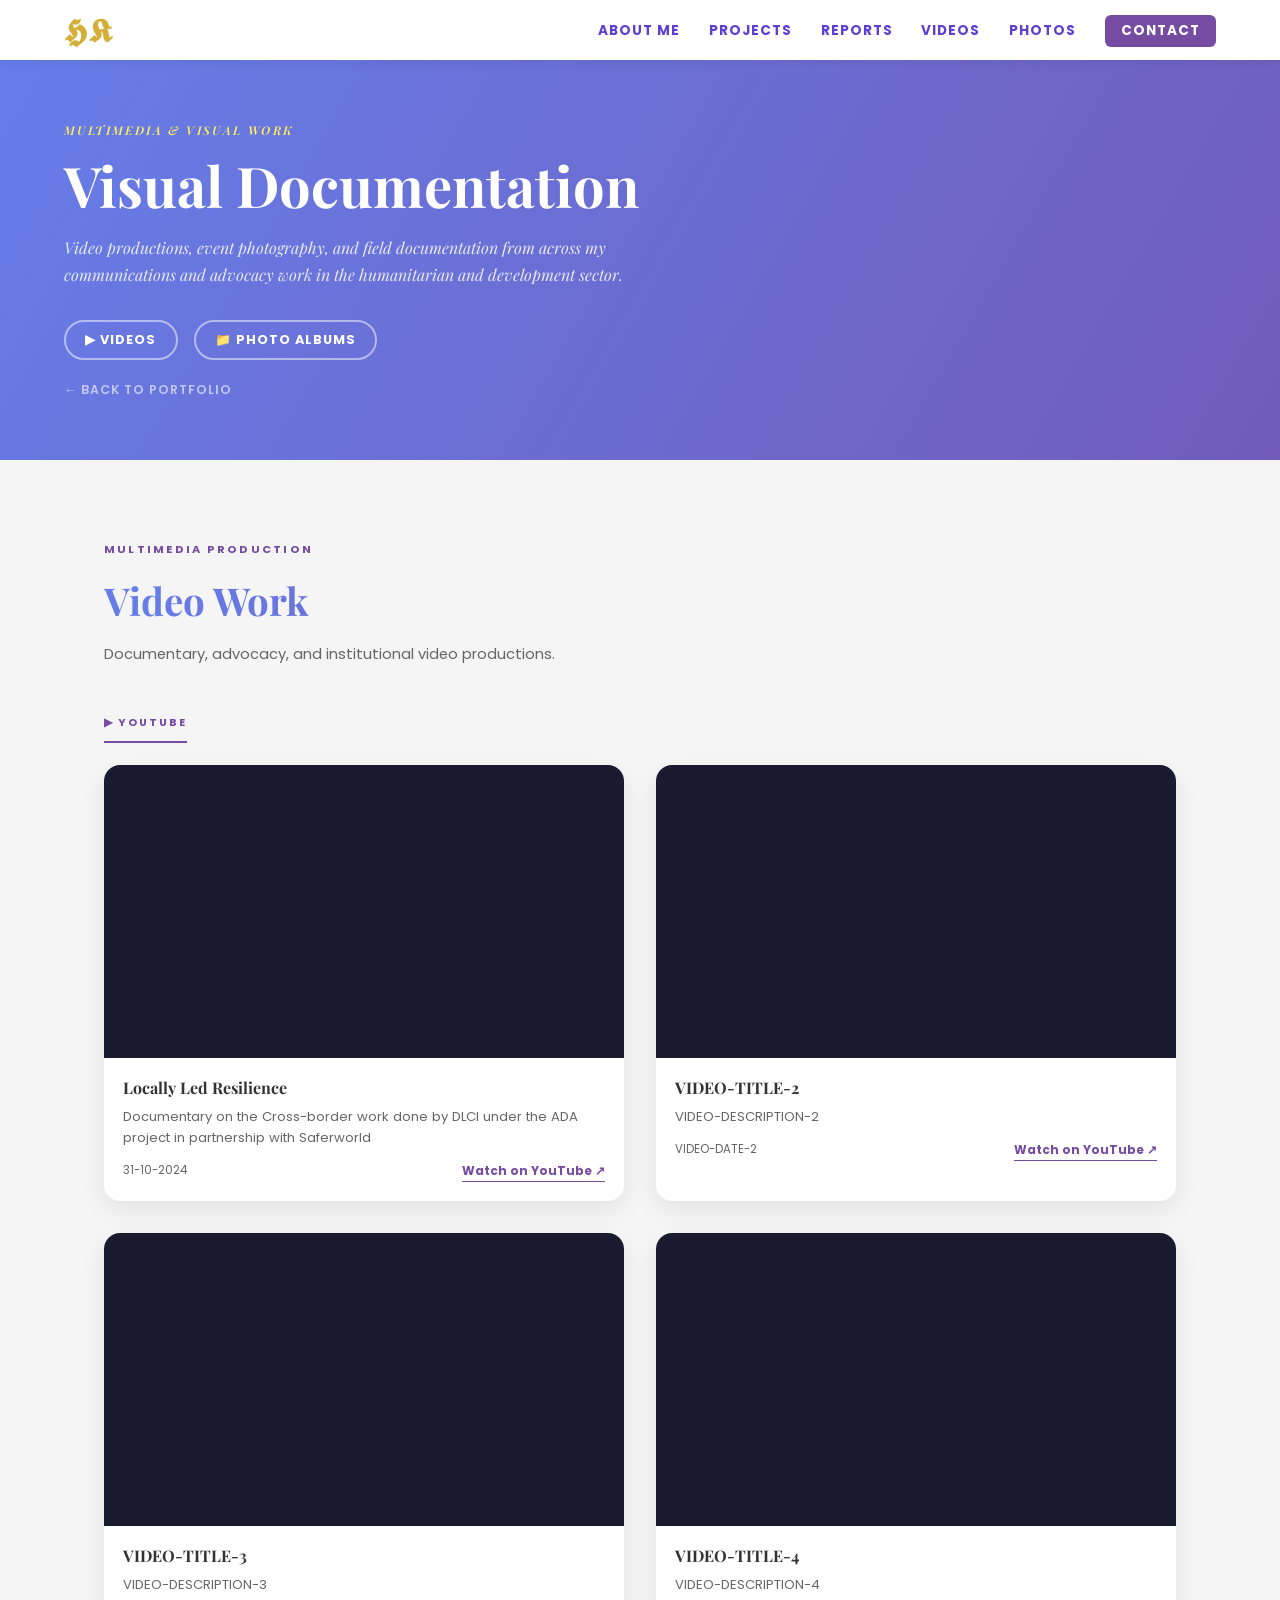
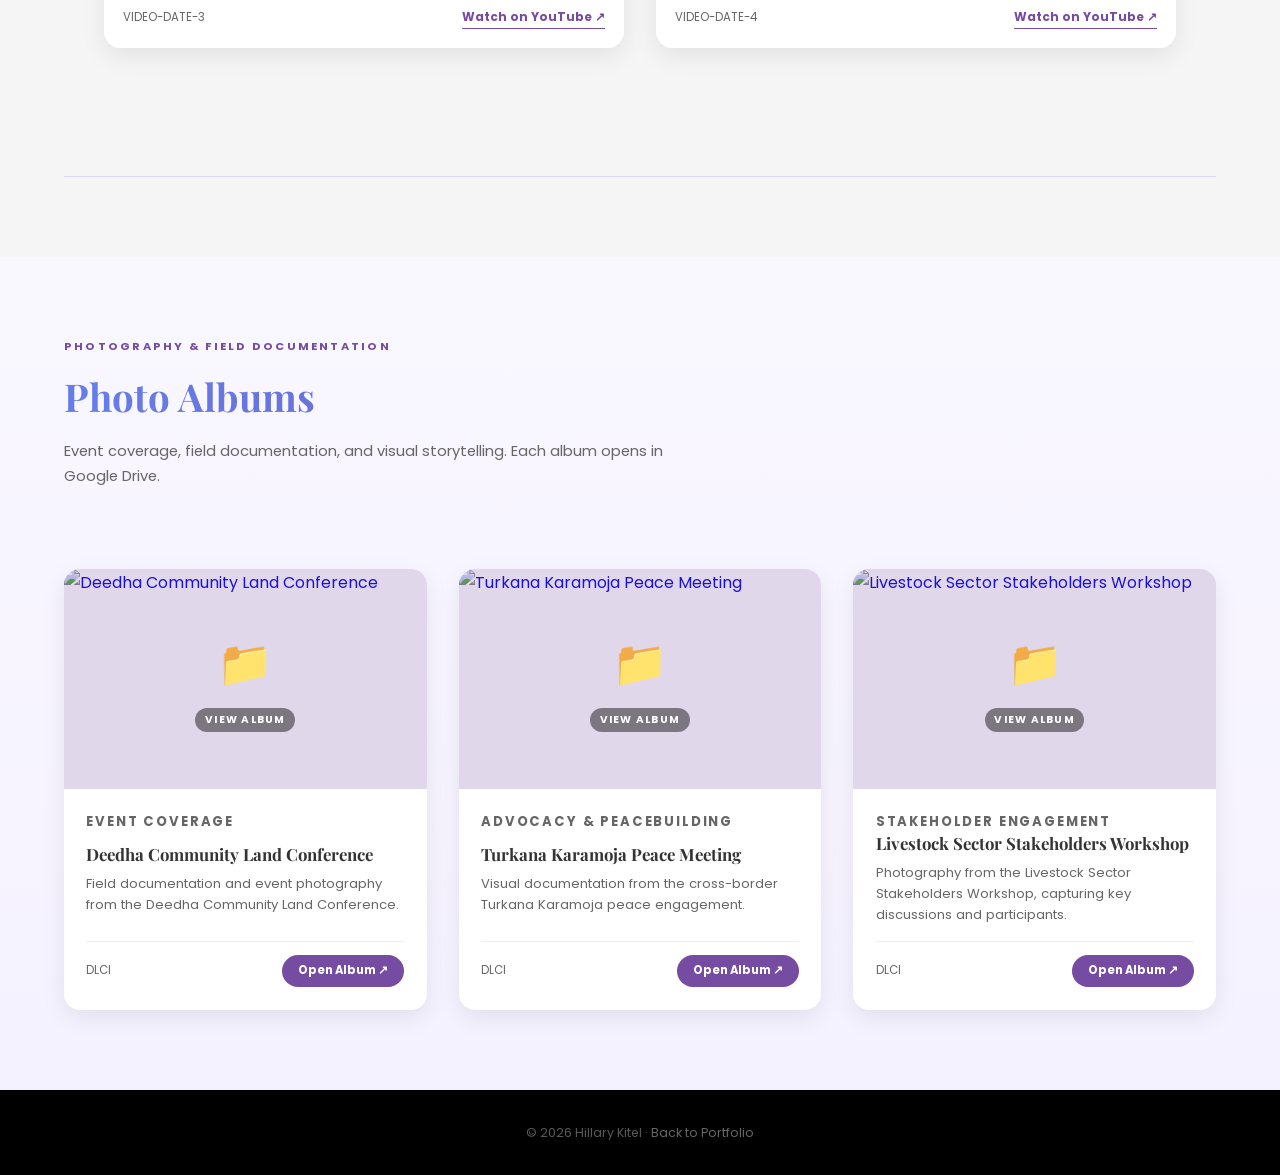
==== media.html @ d8d996ba "Video Description" ====
<!DOCTYPE html>
<html lang="en">
<head>
  <meta charset="UTF-8" />
  <meta name="viewport" content="width=device-width, initial-scale=1.0" />
  <title>Visual Documentation | Hillary Kitel</title>
  <link rel="preconnect" href="https://fonts.googleapis.com">
  <link rel="preconnect" href="https://fonts.gstatic.com" crossorigin>
  <link href="https://fonts.googleapis.com/css2?family=Playfair+Display:ital,wght@0,700;1,400&family=Poppins:wght@300;400;500;600;700&family=UnifrakturCook:wght@700&display=swap" rel="stylesheet">
  <style>
    *, *::before, *::after { box-sizing: border-box; margin: 0; padding: 0; }

    :root {
      --purple:      #764ba2;
      --blue-purple: #667eea;
      --deep-purple: #5D3FD3;
      --dark-purple: #3b26a2;
      --gold:        #D4AF37;
      --gold-hover:  #b8962e;
      --bg:          #f5f5f5;
      --white:       #ffffff;
      --ink:         #333333;
      --muted:       #666666;
      --nav-h:       60px;
    }

    html { scroll-behavior: smooth; }
    body {
      font-family: 'Poppins', sans-serif;
      background: var(--bg);
      color: var(--ink);
      font-size: 16px;
      line-height: 1.7;
      overflow-x: hidden;
    }

    /* ── NAV ── */
    nav {
      position: fixed;
      top: 0; left: 0; right: 0;
      height: var(--nav-h);
      background: var(--white);
      box-shadow: 0 2px 10px rgba(0,0,0,0.08);
      display: flex;
      align-items: center;
      justify-content: space-between;
      padding: 0 5%;
      z-index: 1000;
    }

    .nav-logo {
      font-family: 'UnifrakturCook', cursive;
      font-size: 2rem;
      font-weight: 700;
      color: var(--gold);
      text-decoration: none;
      letter-spacing: 2px;
      transition: transform 0.3s, color 0.3s;
    }
    .nav-logo:hover { transform: scale(1.1); color: var(--gold-hover); }

    .nav-links {
      display: flex;
      gap: 1.8rem;
      list-style: none;
      align-items: center;
    }
    .nav-links a {
      text-decoration: none;
      color: var(--deep-purple);
      font-size: 0.85rem;
      font-weight: 700;
      letter-spacing: 1px;
      text-transform: uppercase;
      padding-bottom: 2px;
      border-bottom: 2px solid transparent;
      transition: color 0.3s, border-bottom 0.3s;
    }
    .nav-links a:hover { color: var(--dark-purple); border-bottom: 2px solid var(--dark-purple); }
    .nav-links .btn-cv {
      background: var(--purple);
      color: var(--white) !important;
      padding: 0.4rem 1rem;
      border-radius: 6px;
      border-bottom: none !important;
    }
    .nav-links .btn-cv:hover { background: var(--blue-purple) !important; border-bottom: none !important; }

    /* ── PAGE HEADER ── */
    .page-header {
      min-height: 40vh;
      padding: calc(var(--nav-h) + 60px) 5% 60px;
      background: linear-gradient(120deg, #667eea, #764ba2, #667eea);
      background-size: 300% 300%;
      animation: gradientShift 8s ease infinite;
      display: flex;
      flex-direction: column;
      justify-content: center;
    }

    @keyframes gradientShift {
      0%   { background-position: 0% 50%; }
      50%  { background-position: 100% 50%; }
      100% { background-position: 0% 50%; }
    }

    .page-header .eyebrow {
      font-size: 0.75rem;
      letter-spacing: 0.2em;
      text-transform: uppercase;
      color: #ffef5c;
      font-weight: 600;
      margin-bottom: 0.8rem;
    }

    .page-header h1 {
      font-family: 'Playfair Display', serif;
      font-size: clamp(2.2rem, 5vw, 3.5rem);
      font-weight: 700;
      color: white;
      line-height: 1.15;
      margin-bottom: 1rem;
    }

    .page-header p {
      color: rgba(255,255,255,0.85);
      font-size: 1rem;
      max-width: 600px;
      font-style: italic;
      font-family: 'Playfair Display', serif;
      line-height: 1.7;
    }

    .page-nav {
      display: flex;
      gap: 1rem;
      margin-top: 2rem;
      flex-wrap: wrap;
    }

    .page-nav a {
      display: inline-block;
      padding: 0.45rem 1.2rem;
      border: 2px solid rgba(255,255,255,0.5);
      color: white;
      border-radius: 30px;
      text-decoration: none;
      font-size: 0.8rem;
      font-weight: 700;
      letter-spacing: 0.08em;
      text-transform: uppercase;
      transition: all 0.3s;
    }
    .page-nav a:hover { background: white; color: var(--purple); border-color: white; }

    .back-link {
      display: inline-flex;
      align-items: center;
      gap: 0.4rem;
      margin-top: 1.2rem;
      color: rgba(255,255,255,0.6);
      text-decoration: none;
      font-size: 0.78rem;
      font-weight: 600;
      letter-spacing: 0.08em;
      text-transform: uppercase;
      transition: color 0.2s;
    }
    .back-link:hover { color: #ffef5c; }

    /* ── SHARED SECTION STYLES ── */
    .media-section {
      padding: 80px 5%;
      max-width: 1200px;
      margin: 0 auto;
    }

    .section-eyebrow {
      font-size: 0.7rem;
      letter-spacing: 0.2em;
      text-transform: uppercase;
      color: var(--purple);
      font-weight: 700;
      margin-bottom: 0.5rem;
    }

    .section-heading {
      font-family: 'Playfair Display', serif;
      font-size: clamp(1.8rem, 3vw, 2.4rem);
      font-weight: 700;
      background: linear-gradient(to right, var(--blue-purple), var(--purple));
      -webkit-background-clip: text;
      -webkit-text-fill-color: transparent;
      margin-bottom: 0.6rem;
    }

    .section-subtext {
      color: var(--muted);
      font-size: 0.92rem;
      margin-bottom: 2.5rem;
      max-width: 600px;
    }

    .section-divider {
      border: none;
      border-top: 1px solid #e0d8f0;
      margin: 0 5% 80px;
    }

    .platform-label {
      font-size: 0.68rem;
      letter-spacing: 0.18em;
      text-transform: uppercase;
      color: var(--purple);
      font-weight: 700;
      margin-bottom: 1.4rem;
      padding-bottom: 0.5rem;
      border-bottom: 2px solid var(--purple);
      display: inline-block;
    }

    /* ── VIDEO GRID ── */
    .videos-grid {
      display: grid;
      grid-template-columns: repeat(auto-fill, minmax(340px, 1fr));
      gap: 2rem;
      margin-bottom: 3rem;
    }

    .video-card {
      background: var(--white);
      border-radius: 16px;
      overflow: hidden;
      box-shadow: 0 8px 25px rgba(0,0,0,0.08);
      transition: transform 0.3s, box-shadow 0.3s;
    }
    .video-card:hover { transform: translateY(-6px); box-shadow: 0 16px 35px rgba(118,75,162,0.15); }

    .video-embed {
      position: relative;
      padding-bottom: 56.25%;
      height: 0;
      overflow: hidden;
      background: #1a1a2e;
    }
    .video-embed iframe {
      position: absolute;
      top: 0; left: 0;
      width: 100%; height: 100%;
      border: none;
    }

    .video-body { padding: 1.2rem; }

    .video-body h3 {
      font-family: 'Playfair Display', serif;
      font-size: 1rem;
      font-weight: 700;
      color: var(--ink);
      margin-bottom: 0.4rem;
      line-height: 1.4;
    }

    .video-body p {
      font-size: 0.82rem;
      color: var(--muted);
      line-height: 1.6;
      margin-bottom: 0.8rem;
    }

    .video-meta {
      display: flex;
      align-items: center;
      justify-content: space-between;
    }

    .video-date { font-size: 0.72rem; color: var(--muted); }

    .watch-btn {
      color: var(--purple);
      text-decoration: none;
      font-size: 0.75rem;
      font-weight: 700;
      border-bottom: 1px solid var(--purple);
      transition: opacity 0.2s;
    }
    .watch-btn:hover { opacity: 0.7; }

    /* ── PHOTO ALBUMS ── */
    #photos {
      background: linear-gradient(180deg, #f9f7ff 0%, #f5f2ff 100%);
      padding: 80px 5%;
    }

    .albums-inner {
      max-width: 1200px;
      margin: 0 auto;
    }

    .albums-grid {
      display: grid;
      grid-template-columns: repeat(auto-fill, minmax(320px, 1fr));
      gap: 2rem;
    }

    .album-card {
      background: var(--white);
      border-radius: 16px;
      overflow: hidden;
      box-shadow: 0 8px 25px rgba(0,0,0,0.08);
      transition: transform 0.3s, box-shadow 0.3s;
      text-decoration: none;
      display: flex;
      flex-direction: column;
    }
    .album-card:hover { transform: translateY(-6px); box-shadow: 0 16px 35px rgba(118,75,162,0.15); }

    .album-thumb {
      position: relative;
      height: 220px;
      overflow: hidden;
    }

    .album-thumb img {
      width: 100%;
      height: 100%;
      object-fit: cover;
      display: block;
      transition: transform 0.5s;
    }
    .album-card:hover .album-thumb img { transform: scale(1.06); }

    .album-icon {
      position: absolute;
      inset: 0;
      display: flex;
      flex-direction: column;
      align-items: center;
      justify-content: center;
      gap: 0.4rem;
      background: rgba(118,75,162,0.22);
      transition: background 0.3s;
    }
    .album-card:hover .album-icon { background: rgba(118,75,162,0.45); }

    .album-icon .folder-emoji { font-size: 2.8rem; }

    .album-count {
      font-size: 0.65rem;
      font-weight: 700;
      letter-spacing: 0.12em;
      text-transform: uppercase;
      color: white;
      background: rgba(0,0,0,0.45);
      padding: 0.2rem 0.6rem;
      border-radius: 20px;
    }

    .album-body { padding: 1.4rem; flex: 1; display: flex; flex-direction: column; }

    .album-tag {
      font-size: 0.62rem;
      letter-spacing: 0.14em;
      text-transform: uppercase;
      color: var(--purple);
      font-weight: 700;
      margin-bottom: 0.35rem;
    }

    .album-body h3 {
      font-family: 'Playfair Display', serif;
      font-size: 1.05rem;
      font-weight: 700;
      color: var(--ink);
      margin-bottom: 0.4rem;
      line-height: 1.4;
    }

    .album-body p {
      font-size: 0.82rem;
      color: var(--muted);
      line-height: 1.6;
      margin-bottom: auto;
    }

    .album-footer {
      display: flex;
      align-items: center;
      justify-content: space-between;
      margin-top: 1rem;
      padding-top: 0.8rem;
      border-top: 1px solid #f0ebff;
    }

    .album-date { font-size: 0.72rem; color: var(--muted); }

    .album-btn {
      display: inline-flex;
      align-items: center;
      gap: 0.3rem;
      background: var(--purple);
      color: white;
      padding: 0.4rem 1rem;
      border-radius: 30px;
      font-size: 0.72rem;
      font-weight: 700;
      transition: background 0.3s, transform 0.2s;
    }
    .album-card:hover .album-btn { background: var(--blue-purple); transform: scale(1.05); }

    /* ── PAGE FOOTER ── */
    .page-footer {
      background: #000;
      color: rgba(255,255,255,0.35);
      text-align: center;
      padding: 2rem;
      font-size: 0.78rem;
    }
    .page-footer a { color: rgba(255,255,255,0.4); text-decoration: none; }

    /* ── RESPONSIVE ── */
    @media (max-width: 768px) {
      .videos-grid { grid-template-columns: 1fr; }
      .albums-grid { grid-template-columns: 1fr; }
      .nav-links { gap: 1rem; }
      .nav-links li:not(:last-child):not(:nth-last-child(2)) { display: none; }
    }
  </style>
</head>
<body>

<!-- ═══ NAV ═══ -->
<nav>
  <a href="index.html" class="nav-logo">𝕳𝕶</a>
  <ul class="nav-links">
    <li><a href="index.html#about">About Me</a></li>
    <li><a href="index.html#projects">Projects</a></li>
    <li><a href="reports.html">Reports</a></li>
    <li><a href="#videos">Videos</a></li>
    <li><a href="#photos">Photos</a></li>
    <li><a href="index.html#footer" class="btn-cv">Contact</a></li>
  </ul>
</nav>

<!-- ═══ PAGE HEADER ═══ -->
<div class="page-header">
  <p class="eyebrow">Multimedia &amp; Visual Work</p>
  <h1>Visual Documentation</h1>
  <p>Video productions, event photography, and field documentation from across my communications and advocacy work in the humanitarian and development sector.</p>
  <div class="page-nav">
    <a href="#videos">▶ Videos</a>
    <a href="#photos">📁 Photo Albums</a>
  </div>
  <a href="index.html" class="back-link">← Back to Portfolio</a>
</div>

<!-- ═══ VIDEOS SECTION ═══ -->
<section class="media-section" id="videos">
  <p class="section-eyebrow">Multimedia Production</p>
  <h2 class="section-heading">Video Work</h2>
  <p class="section-subtext">Documentary, advocacy, and institutional video productions.</p>

  <p class="platform-label">▶ YouTube</p>
  <div class="videos-grid">

    <!-- VIDEO 1 -->
    <div class="video-card">
      <div class="video-embed">
        <iframe src="https://www.youtube.com/embed/-8rg-sntZJw"
          title="Video 1"
          allow="accelerometer; autoplay; clipboard-write; encrypted-media; gyroscope; picture-in-picture"
          allowfullscreen></iframe>
      </div>
      <div class="video-body">
        <h3>Locally Led Resilience</h3>
        <p>Documentary on the Cross-border work done by DLCI under the ADA project in partnership with Saferworld</p>
        <div class="video-meta">
          <span class="video-date">31-10-2024</span>
          <a href="https://youtu.be/-8rg-sntZJw" target="_blank" class="watch-btn">Watch on YouTube ↗</a>
        </div>
      </div>
    </div>

    <!-- VIDEO 2 -->
    <div class="video-card">
      <div class="video-embed">
        <iframe src="https://www.youtube.com/embed/wAQLpInxfD8"
          title="Video 2"
          allow="accelerometer; autoplay; clipboard-write; encrypted-media; gyroscope; picture-in-picture"
          allowfullscreen></iframe>
      </div>
      <div class="video-body">
        <h3>VIDEO-TITLE-2</h3>
        <p>VIDEO-DESCRIPTION-2</p>
        <div class="video-meta">
          <span class="video-date">VIDEO-DATE-2</span>
          <a href="https://youtu.be/wAQLpInxfD8" target="_blank" class="watch-btn">Watch on YouTube ↗</a>
        </div>
      </div>
    </div>

    <!-- VIDEO 3 -->
    <div class="video-card">
      <div class="video-embed">
        <iframe src="https://www.youtube.com/embed/miEW0vo9SCg"
          title="Video 3"
          allow="accelerometer; autoplay; clipboard-write; encrypted-media; gyroscope; picture-in-picture"
          allowfullscreen></iframe>
      </div>
      <div class="video-body">
        <h3>VIDEO-TITLE-3</h3>
        <p>VIDEO-DESCRIPTION-3</p>
        <div class="video-meta">
          <span class="video-date">VIDEO-DATE-3</span>
          <a href="https://youtu.be/miEW0vo9SCg" target="_blank" class="watch-btn">Watch on YouTube ↗</a>
        </div>
      </div>
    </div>

    <!-- VIDEO 4 -->
    <div class="video-card">
      <div class="video-embed">
        <iframe src="https://www.youtube.com/embed/hAURC87p-8M"
          title="Video 4"
          allow="accelerometer; autoplay; clipboard-write; encrypted-media; gyroscope; picture-in-picture"
          allowfullscreen></iframe>
      </div>
      <div class="video-body">
        <h3>VIDEO-TITLE-4</h3>
        <p>VIDEO-DESCRIPTION-4</p>
        <div class="video-meta">
          <span class="video-date">VIDEO-DATE-4</span>
          <a href="https://youtu.be/hAURC87p-8M" target="_blank" class="watch-btn">Watch on YouTube ↗</a>
        </div>
      </div>
    </div>

  </div>
</section>

<hr class="section-divider" />

<!-- ═══ PHOTO ALBUMS SECTION ═══ -->
<div id="photos">
  <div class="albums-inner">
    <div style="padding: 0 0 2.5rem;">
      <p class="section-eyebrow">Photography &amp; Field Documentation</p>
      <h2 class="section-heading">Photo Albums</h2>
      <p class="section-subtext">Event coverage, field documentation, and visual storytelling. Each album opens in Google Drive.</p>
    </div>

    <div class="albums-grid">

      <!-- ALBUM 1 — Deedha Community Land Conference -->
      <a class="album-card" href="https://drive.google.com/drive/folders/1OZTUmTEVp1XF-cgIHpijg7XUqiFnH0mT" target="_blank">
        <div class="album-thumb">
          <img src="https://drive.google.com/thumbnail?id=1kxZIV7VvGZRgUkEQDZORHuh0VNMXNI2p&sz=w800" alt="Deedha Community Land Conference" />
          <div class="album-icon">
            <span class="folder-emoji">📁</span>
            <span class="album-count">View Album</span>
          </div>
        </div>
        <div class="album-body">
          <p class="album-tag">Event Coverage</p>
          <h3>Deedha Community Land Conference</h3>
          <p>Field documentation and event photography from the Deedha Community Land Conference.</p>
          <div class="album-footer">
            <span class="album-date">DLCI</span>
            <span class="album-btn">Open Album ↗</span>
          </div>
        </div>
      </a>

      <!-- ALBUM 2 — Turkana Karamoja Peace Meeting -->
      <a class="album-card" href="https://drive.google.com/drive/folders/1to9IOnF5Ko5NJjB5aOt2sUA7BS2WmGhW" target="_blank">
        <div class="album-thumb">
          <img src="https://drive.google.com/thumbnail?id=1SLZGQcTrQXRBakTh3AzKUOobVqvUfT6X&sz=w800" alt="Turkana Karamoja Peace Meeting" />
          <div class="album-icon">
            <span class="folder-emoji">📁</span>
            <span class="album-count">View Album</span>
          </div>
        </div>
        <div class="album-body">
          <p class="album-tag">Advocacy &amp; Peacebuilding</p>
          <h3>Turkana Karamoja Peace Meeting</h3>
          <p>Visual documentation from the cross-border Turkana Karamoja peace engagement.</p>
          <div class="album-footer">
            <span class="album-date">DLCI</span>
            <span class="album-btn">Open Album ↗</span>
          </div>
        </div>
      </a>

      <!-- ALBUM 3 — Livestock Sector Stakeholders Workshop -->
      <a class="album-card" href="https://drive.google.com/drive/folders/1Fzt87mqz4p_4fy06jdGim9PKIGt_FF9K" target="_blank">
        <div class="album-thumb">
          <img src="https://drive.google.com/thumbnail?id=13F2fJSemovisk0cKmKciirs8Wxa4w7xB&sz=w800" alt="Livestock Sector Stakeholders Workshop" />
          <div class="album-icon">
            <span class="folder-emoji">📁</span>
            <span class="album-count">View Album</span>
          </div>
        </div>
        <div class="album-body">
          <p class="album-tag">Stakeholder Engagement</p>
          <h3>Livestock Sector Stakeholders Workshop</h3>
          <p>Photography from the Livestock Sector Stakeholders Workshop, capturing key discussions and participants.</p>
          <div class="album-footer">
            <span class="album-date">DLCI</span>
            <span class="album-btn">Open Album ↗</span>
          </div>
        </div>
      </a>

    </div>
  </div>
</div>

<div class="page-footer">
  © 2026 Hillary Kitel · <a href="index.html">Back to Portfolio</a>
</div>

</body>
</html>
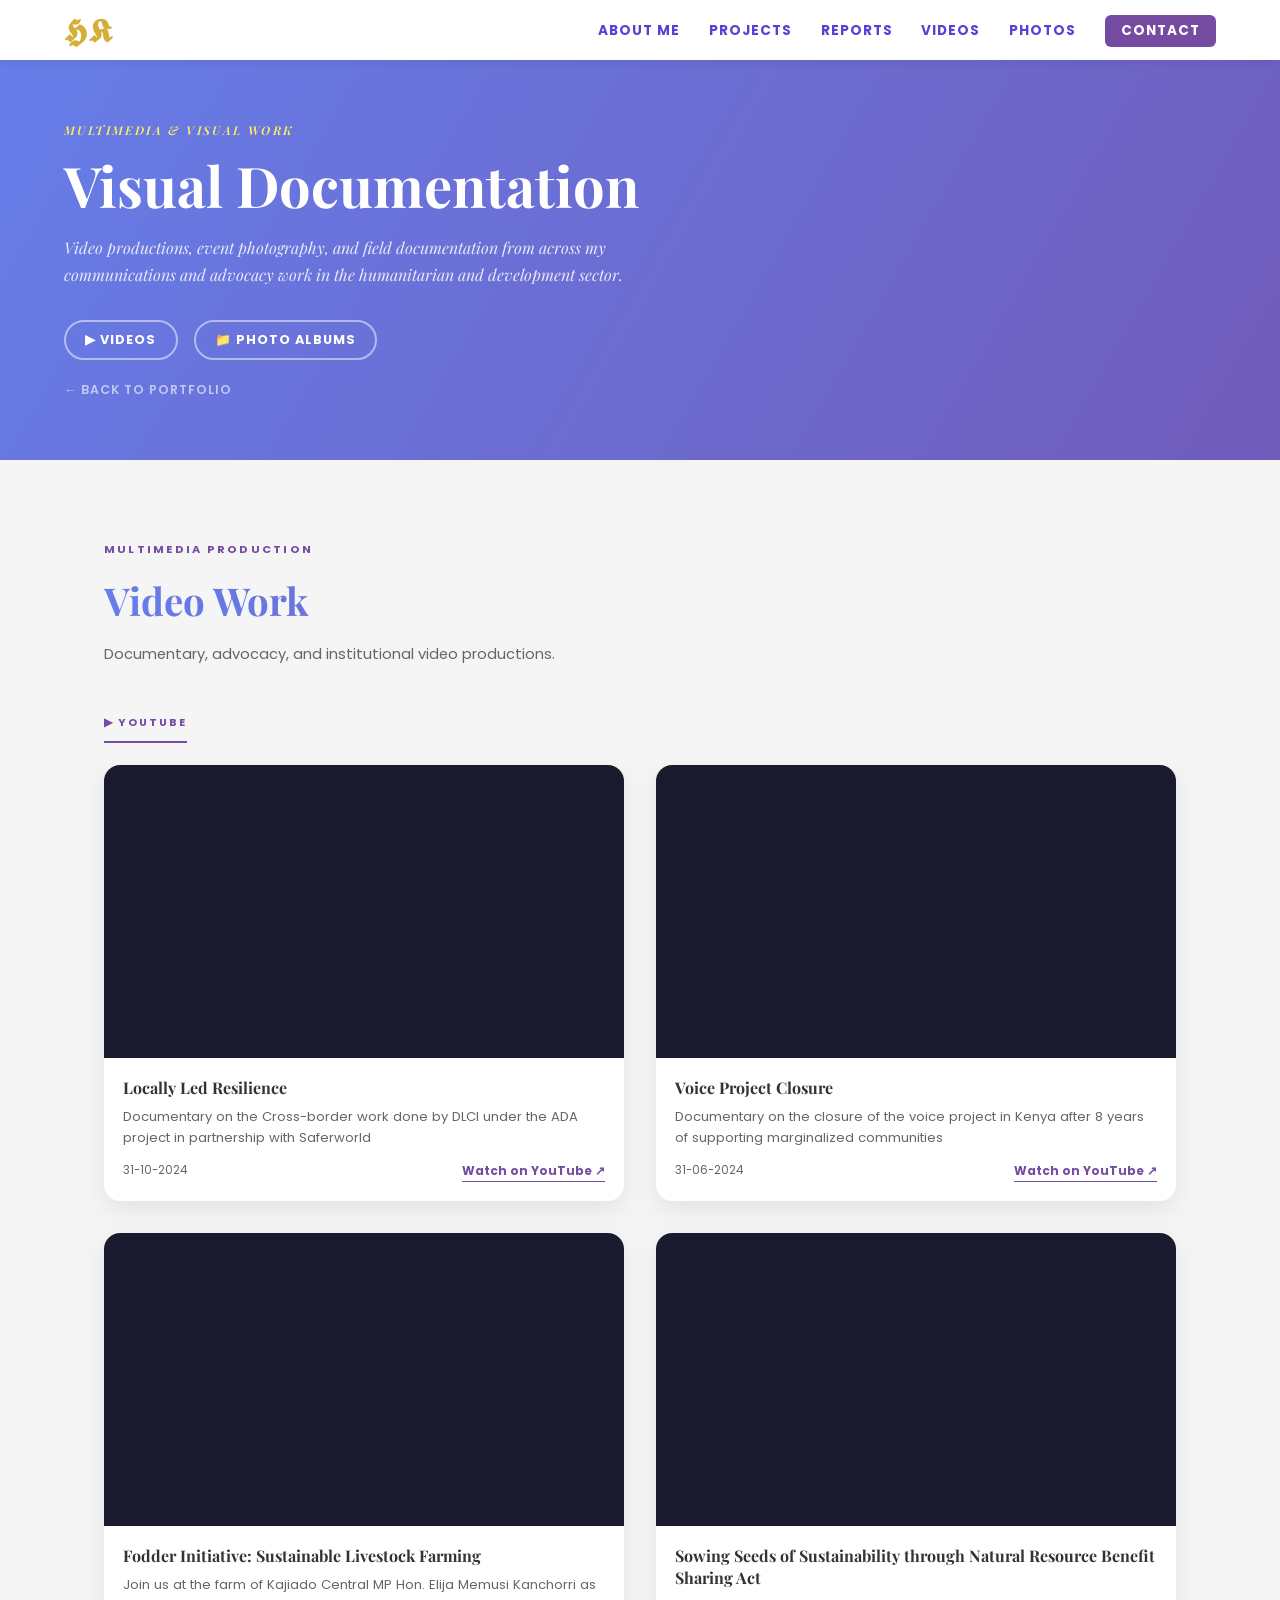
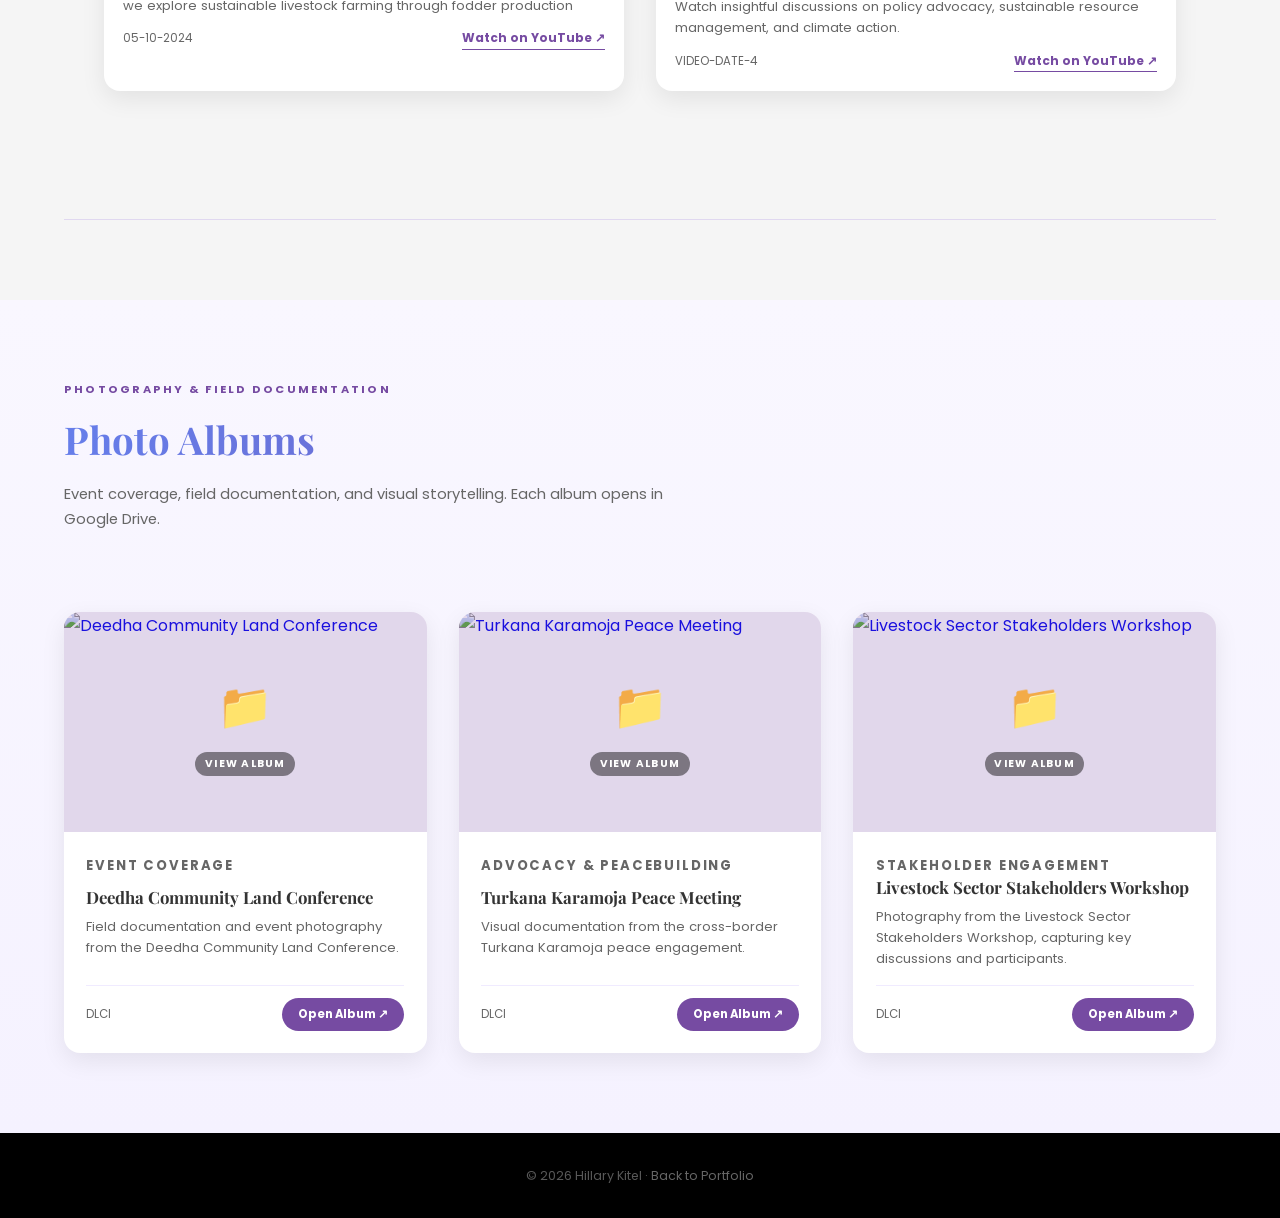
==== commit 4ef4e3b4: "Video Updates" ====
--- a/media.html
+++ b/media.html
@@ -490,10 +490,10 @@
           allowfullscreen></iframe>
       </div>
       <div class="video-body">
-        <h3>VIDEO-TITLE-2</h3>
-        <p>VIDEO-DESCRIPTION-2</p>
+        <h3>Voice Project Closure</h3>
+        <p>Documentary on the closure of the voice project in Kenya after 8 years of supporting marginalized communities</p>
         <div class="video-meta">
-          <span class="video-date">VIDEO-DATE-2</span>
+          <span class="video-date">31-06-2024</span>
           <a href="https://youtu.be/wAQLpInxfD8" target="_blank" class="watch-btn">Watch on YouTube ↗</a>
         </div>
       </div>
@@ -508,10 +508,10 @@
           allowfullscreen></iframe>
       </div>
       <div class="video-body">
-        <h3>VIDEO-TITLE-3</h3>
-        <p>VIDEO-DESCRIPTION-3</p>
+        <h3>Fodder Initiative: Sustainable Livestock Farming</h3>
+        <p>Join us at the farm of Kajiado Central MP Hon. Elija Memusi Kanchorri as we explore sustainable livestock farming through fodder production</p>
         <div class="video-meta">
-          <span class="video-date">VIDEO-DATE-3</span>
+          <span class="video-date">05-10-2024</span>
           <a href="https://youtu.be/miEW0vo9SCg" target="_blank" class="watch-btn">Watch on YouTube ↗</a>
         </div>
       </div>
@@ -526,8 +526,8 @@
           allowfullscreen></iframe>
       </div>
       <div class="video-body">
-        <h3>VIDEO-TITLE-4</h3>
-        <p>VIDEO-DESCRIPTION-4</p>
+        <h3>Sowing Seeds of Sustainability through Natural Resource Benefit Sharing Act</h3>
+        <p>Watch insightful discussions on policy advocacy, sustainable resource management, and climate action.</p>
         <div class="video-meta">
           <span class="video-date">VIDEO-DATE-4</span>
           <a href="https://youtu.be/hAURC87p-8M" target="_blank" class="watch-btn">Watch on YouTube ↗</a>
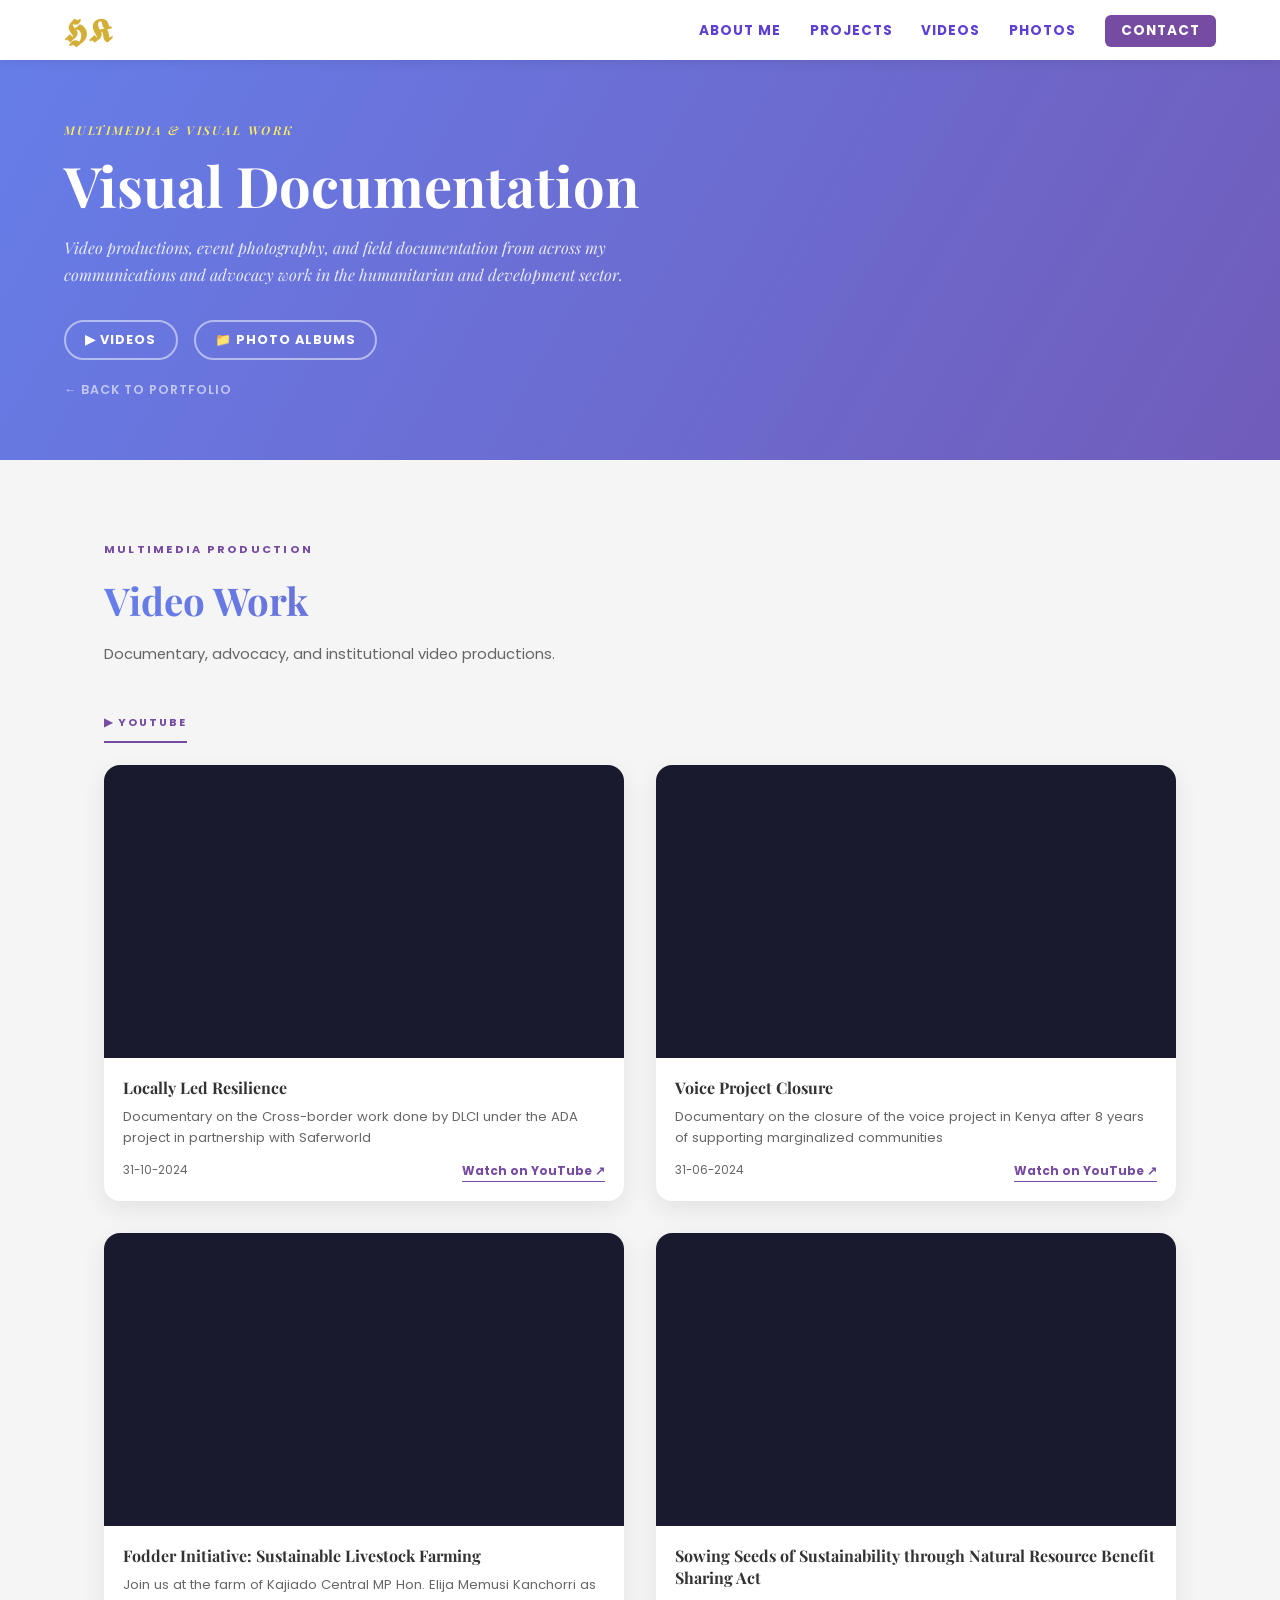
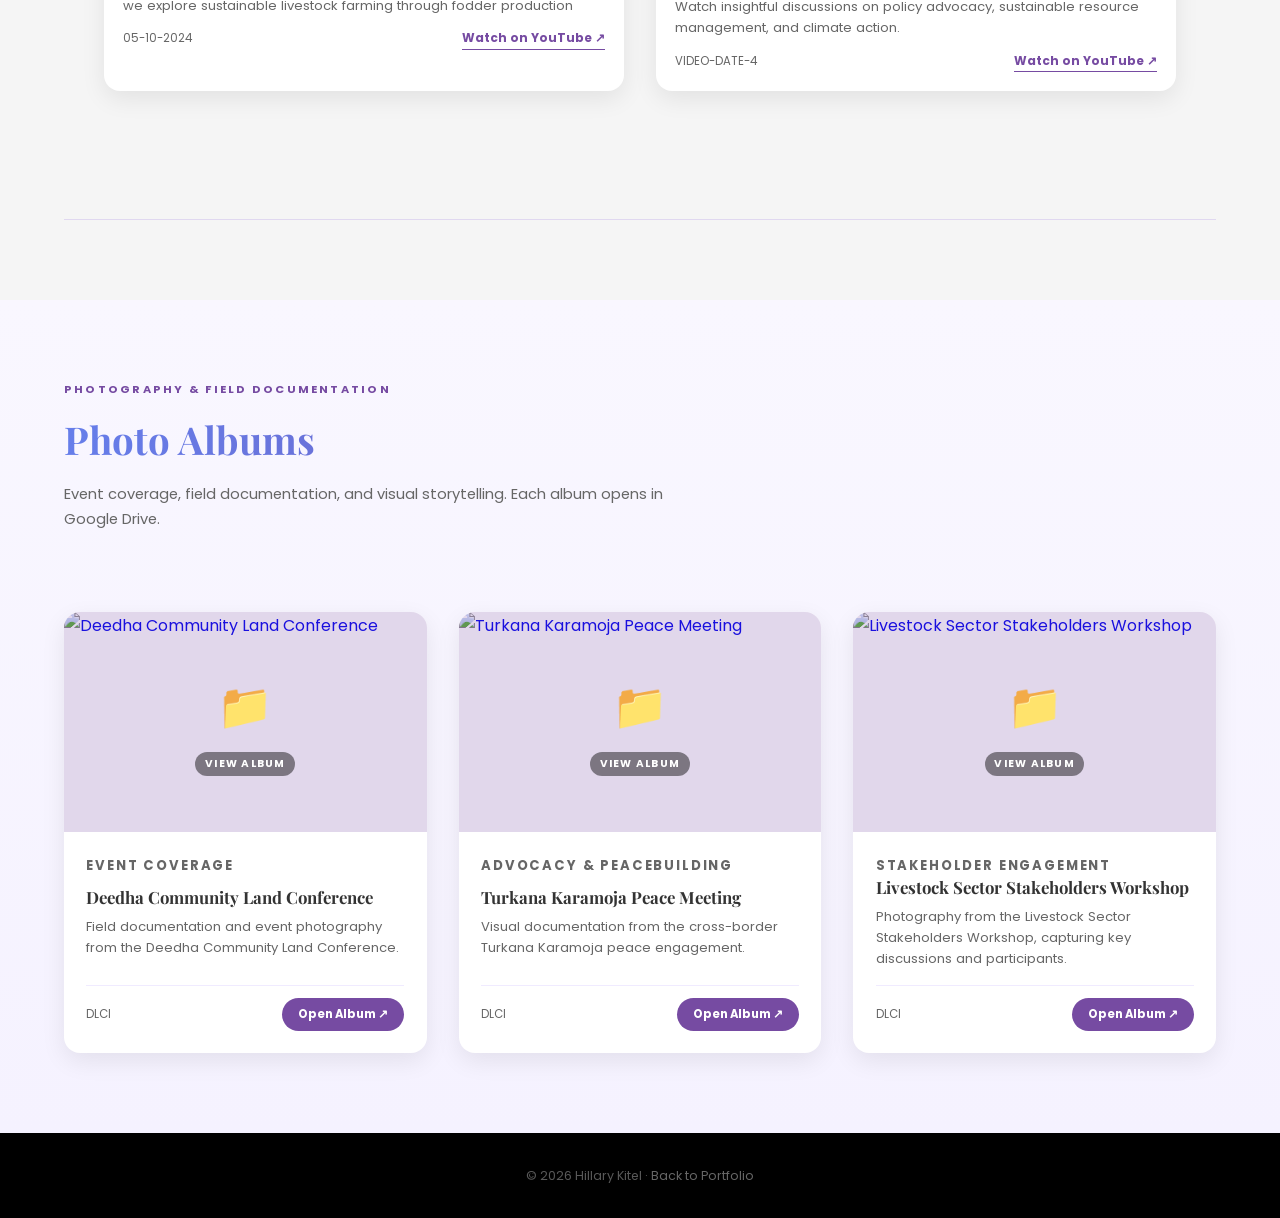
==== commit 882751e2: "Nav update" ====
--- a/media.html
+++ b/media.html
@@ -435,7 +435,6 @@
   <ul class="nav-links">
     <li><a href="index.html#about">About Me</a></li>
     <li><a href="index.html#projects">Projects</a></li>
-    <li><a href="reports.html">Reports</a></li>
     <li><a href="#videos">Videos</a></li>
     <li><a href="#photos">Photos</a></li>
     <li><a href="index.html#footer" class="btn-cv">Contact</a></li>
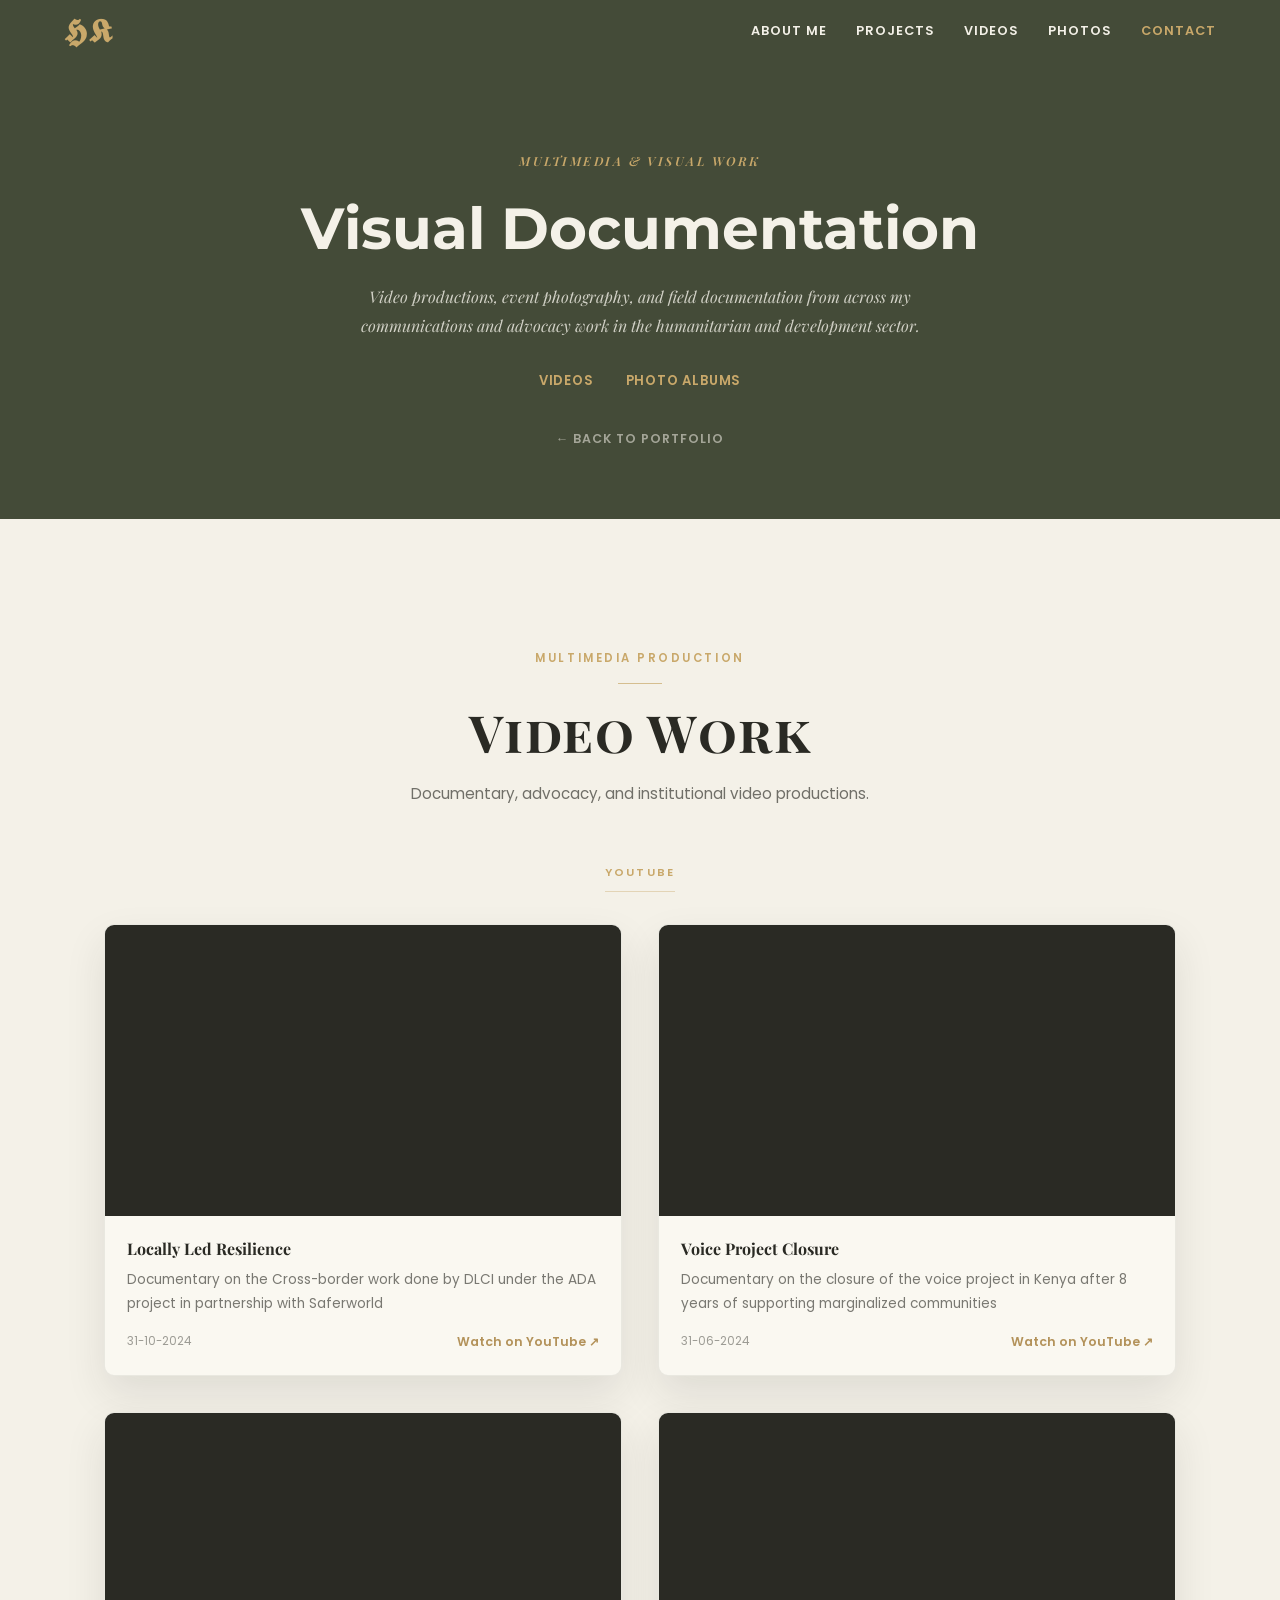
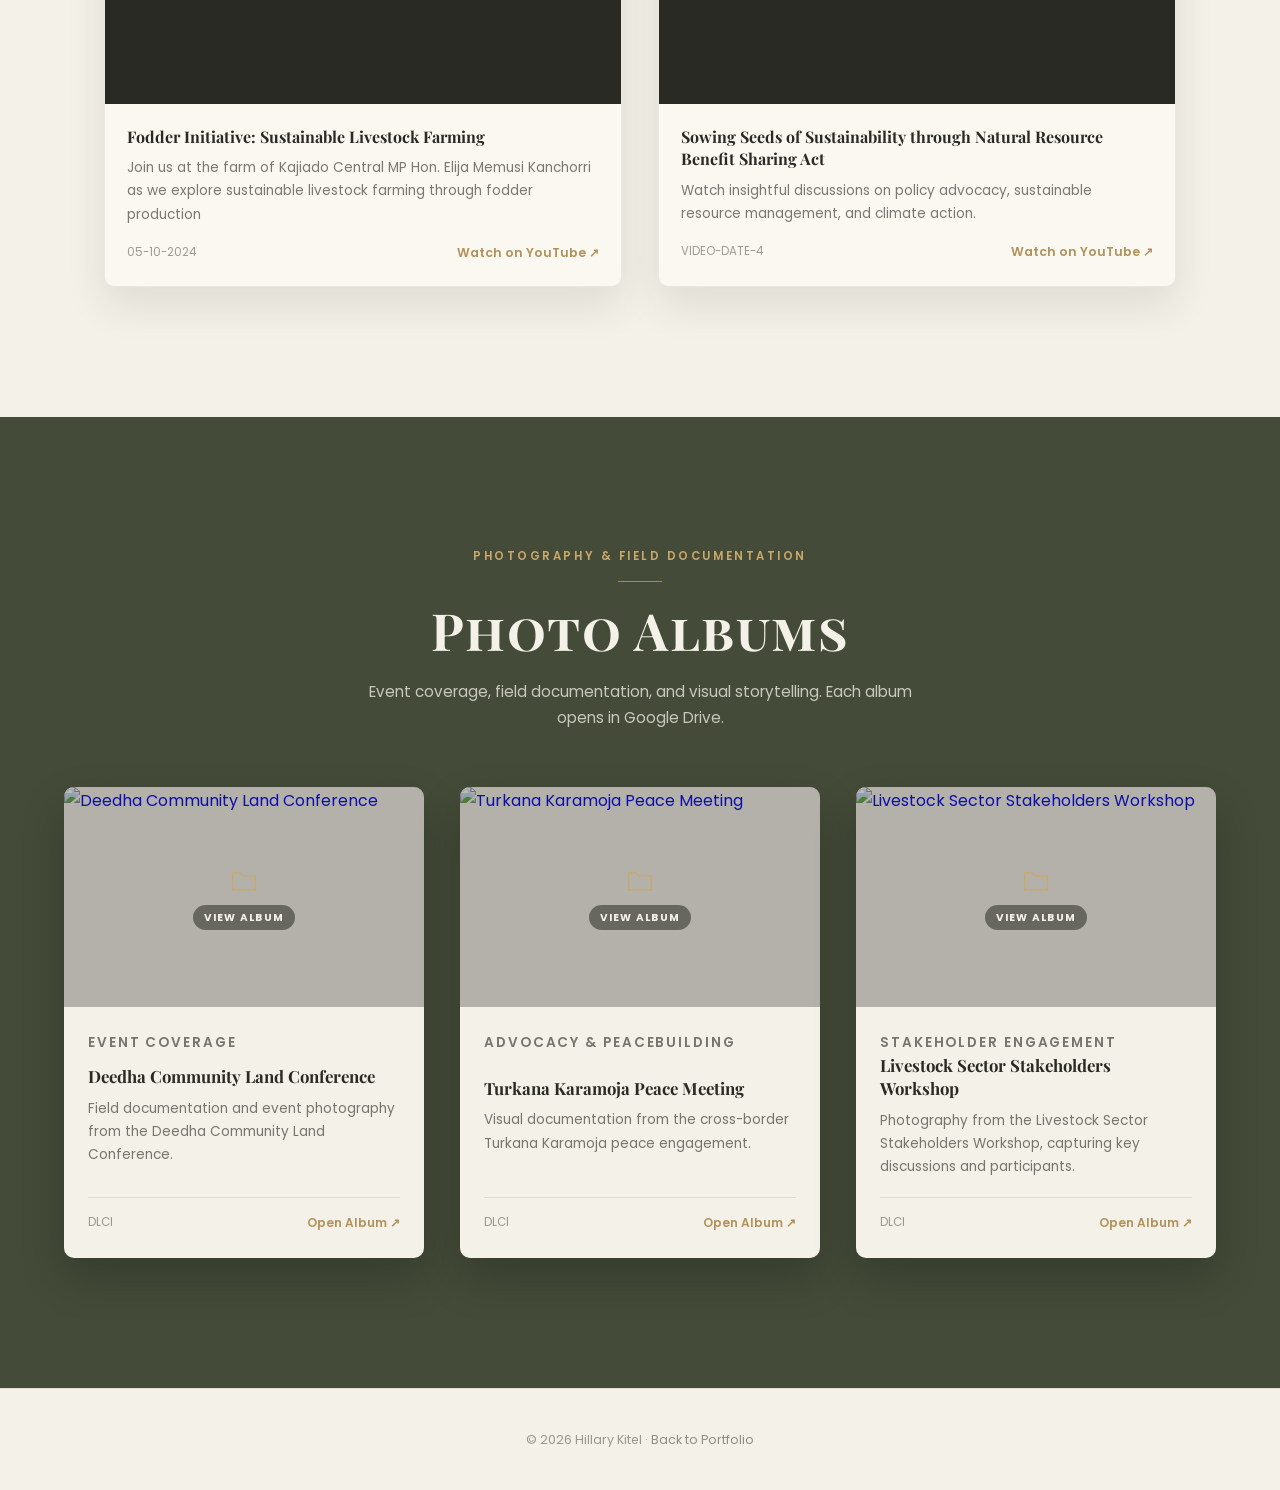
==== commit 0ecc4773: "Redesign site to Muted Green Editorial across all pages Replace the dark Editorial Noir palette with" ====
--- a/media.html
+++ b/media.html
@@ -6,32 +6,77 @@
   <title>Visual Documentation | Hillary Kitel</title>
   <link rel="preconnect" href="https://fonts.googleapis.com">
   <link rel="preconnect" href="https://fonts.gstatic.com" crossorigin>
-  <link href="https://fonts.googleapis.com/css2?family=Playfair+Display:ital,wght@0,700;1,400&family=Poppins:wght@300;400;500;600;700&family=UnifrakturCook:wght@700&display=swap" rel="stylesheet">
+  <link href="https://fonts.googleapis.com/css2?family=Playfair+Display:ital,wght@0,700;1,400&family=Poppins:wght@300;400;500;600;700&family=Montserrat:wght@700&family=UnifrakturCook:wght@700&display=swap" rel="stylesheet">
   <style>
     *, *::before, *::after { box-sizing: border-box; margin: 0; padding: 0; }
 
     :root {
-      --purple:      #764ba2;
-      --blue-purple: #667eea;
-      --deep-purple: #5D3FD3;
-      --dark-purple: #3b26a2;
-      --gold:        #D4AF37;
-      --gold-hover:  #b8962e;
-      --bg:          #f5f5f5;
-      --white:       #ffffff;
-      --ink:         #333333;
-      --muted:       #666666;
-      --nav-h:       60px;
+      --sage:      #444b38;
+      --cream:     #f4f1e8;
+      --cream-deep:#ece6d6;
+      --charcoal:  #2a2a24;
+      --sand:      #c9a86a;
+      --sand-deep: #b3925a;
+      --nav-h:     60px;
+      --ease: cubic-bezier(0.16, 1, 0.3, 1);
     }
 
     html { scroll-behavior: smooth; }
     body {
       font-family: 'Poppins', sans-serif;
-      background: var(--bg);
-      color: var(--ink);
+      background: var(--cream);
+      color: var(--charcoal);
       font-size: 16px;
       line-height: 1.7;
       overflow-x: hidden;
+    }
+
+    /* ── TYPE HELPERS (match index.html) ── */
+    .section-label {
+      display: inline-block;
+      font-size: 0.72rem;
+      letter-spacing: 0.22em;
+      text-transform: uppercase;
+      color: var(--sand);
+      font-weight: 600;
+      text-align: center;
+    }
+    .section-label::after {
+      content: '';
+      display: block;
+      width: 44px;
+      height: 1px;
+      background: var(--sand);
+      opacity: 0.7;
+      margin: 0.9rem auto 0;
+    }
+
+    .section-title {
+      font-family: 'Playfair Display', serif;
+      font-variant: small-caps;
+      letter-spacing: 0.03em;
+      font-size: clamp(2.1rem, 4.2vw, 3.2rem);
+      font-weight: 700;
+      line-height: 1.2;
+      text-align: center;
+      color: var(--charcoal);
+    }
+
+    .section-header {
+      max-width: 640px;
+      margin: 0 auto;
+      text-align: center;
+      display: flex;
+      flex-direction: column;
+      gap: 1.1rem;
+    }
+
+    .section-subtext {
+      color: rgba(42,42,36,0.65);
+      font-size: 0.95rem;
+      max-width: 560px;
+      margin: 0 auto;
+      text-align: center;
     }
 
     /* ── NAV ── */
@@ -39,8 +84,7 @@
       position: fixed;
       top: 0; left: 0; right: 0;
       height: var(--nav-h);
-      background: var(--white);
-      box-shadow: 0 2px 10px rgba(0,0,0,0.08);
+      background: var(--sage);
       display: flex;
       align-items: center;
       justify-content: space-between;
@@ -52,12 +96,12 @@
       font-family: 'UnifrakturCook', cursive;
       font-size: 2rem;
       font-weight: 700;
-      color: var(--gold);
+      color: var(--sand);
       text-decoration: none;
       letter-spacing: 2px;
-      transition: transform 0.3s, color 0.3s;
-    }
-    .nav-logo:hover { transform: scale(1.1); color: var(--gold-hover); }
+      transition: transform 0.5s var(--ease), color 0.4s var(--ease);
+    }
+    .nav-logo:hover { transform: scale(1.08); color: var(--sand-deep); }
 
     .nav-links {
       display: flex;
@@ -67,181 +111,148 @@
     }
     .nav-links a {
       text-decoration: none;
-      color: var(--deep-purple);
-      font-size: 0.85rem;
-      font-weight: 700;
-      letter-spacing: 1px;
+      color: var(--cream);
+      font-size: 0.8rem;
+      font-weight: 600;
+      letter-spacing: 0.08em;
       text-transform: uppercase;
-      padding-bottom: 2px;
-      border-bottom: 2px solid transparent;
-      transition: color 0.3s, border-bottom 0.3s;
-    }
-    .nav-links a:hover { color: var(--dark-purple); border-bottom: 2px solid var(--dark-purple); }
-    .nav-links .btn-cv {
-      background: var(--purple);
-      color: var(--white) !important;
-      padding: 0.4rem 1rem;
-      border-radius: 6px;
-      border-bottom: none !important;
-    }
-    .nav-links .btn-cv:hover { background: var(--blue-purple) !important; border-bottom: none !important; }
-
-    /* ── PAGE HEADER ── */
+      padding-bottom: 3px;
+      border-bottom: 1px solid transparent;
+      transition: color 0.4s var(--ease), border-color 0.4s var(--ease);
+    }
+    .nav-links a:hover { color: var(--sand); border-color: var(--sand); }
+    .nav-links .btn-cv { color: var(--sand); }
+    .nav-links .btn-cv:hover { color: var(--sand-deep); border-color: var(--sand-deep); }
+
+    /* ── PAGE HEADER — green, centered, restrained ── */
     .page-header {
-      min-height: 40vh;
-      padding: calc(var(--nav-h) + 60px) 5% 60px;
-      background: linear-gradient(120deg, #667eea, #764ba2, #667eea);
-      background-size: 300% 300%;
-      animation: gradientShift 8s ease infinite;
+      min-height: 46vh;
+      padding: calc(var(--nav-h) + 90px) 6% 70px;
+      background: var(--sage);
+      color: var(--cream);
       display: flex;
       flex-direction: column;
+      align-items: center;
       justify-content: center;
-    }
-
-    @keyframes gradientShift {
-      0%   { background-position: 0% 50%; }
-      50%  { background-position: 100% 50%; }
-      100% { background-position: 0% 50%; }
+      text-align: center;
+      gap: 1.4rem;
     }
 
     .page-header .eyebrow {
-      font-size: 0.75rem;
+      font-size: 0.78rem;
       letter-spacing: 0.2em;
       text-transform: uppercase;
-      color: #ffef5c;
-      font-weight: 600;
-      margin-bottom: 0.8rem;
+      color: var(--sand);
+      font-weight: 600;
     }
 
     .page-header h1 {
-      font-family: 'Playfair Display', serif;
-      font-size: clamp(2.2rem, 5vw, 3.5rem);
+      font-family: 'Montserrat', sans-serif;
+      font-size: clamp(2.4rem, 5.2vw, 3.6rem);
       font-weight: 700;
-      color: white;
+      color: var(--cream);
       line-height: 1.15;
-      margin-bottom: 1rem;
     }
 
     .page-header p {
-      color: rgba(255,255,255,0.85);
+      color: rgba(244,241,232,0.8);
       font-size: 1rem;
-      max-width: 600px;
+      max-width: 580px;
       font-style: italic;
       font-family: 'Playfair Display', serif;
-      line-height: 1.7;
+      line-height: 1.8;
     }
 
     .page-nav {
       display: flex;
-      gap: 1rem;
-      margin-top: 2rem;
+      gap: 2rem;
+      margin-top: 0.4rem;
       flex-wrap: wrap;
+      justify-content: center;
     }
 
     .page-nav a {
       display: inline-block;
-      padding: 0.45rem 1.2rem;
-      border: 2px solid rgba(255,255,255,0.5);
-      color: white;
-      border-radius: 30px;
+      color: var(--sand);
       text-decoration: none;
-      font-size: 0.8rem;
-      font-weight: 700;
-      letter-spacing: 0.08em;
+      font-size: 0.82rem;
+      font-weight: 600;
+      letter-spacing: 0.06em;
       text-transform: uppercase;
-      transition: all 0.3s;
-    }
-    .page-nav a:hover { background: white; color: var(--purple); border-color: white; }
+      padding-bottom: 3px;
+      border-bottom: 1px solid transparent;
+      transition: border-color 0.4s var(--ease), color 0.4s var(--ease);
+    }
+    .page-nav a:hover { border-color: var(--sand); color: var(--sand-deep); }
 
     .back-link {
       display: inline-flex;
       align-items: center;
       gap: 0.4rem;
-      margin-top: 1.2rem;
-      color: rgba(255,255,255,0.6);
+      margin-top: 0.6rem;
+      color: rgba(244,241,232,0.55);
       text-decoration: none;
       font-size: 0.78rem;
       font-weight: 600;
       letter-spacing: 0.08em;
       text-transform: uppercase;
-      transition: color 0.2s;
-    }
-    .back-link:hover { color: #ffef5c; }
+      transition: color 0.4s var(--ease);
+    }
+    .back-link:hover { color: var(--sand); }
 
     /* ── SHARED SECTION STYLES ── */
     .media-section {
-      padding: 80px 5%;
+      padding: 130px 5%;
       max-width: 1200px;
       margin: 0 auto;
     }
 
-    .section-eyebrow {
+    .platform-label {
+      display: block;
+      width: fit-content;
+      text-align: center;
       font-size: 0.7rem;
-      letter-spacing: 0.2em;
-      text-transform: uppercase;
-      color: var(--purple);
-      font-weight: 700;
-      margin-bottom: 0.5rem;
-    }
-
-    .section-heading {
-      font-family: 'Playfair Display', serif;
-      font-size: clamp(1.8rem, 3vw, 2.4rem);
-      font-weight: 700;
-      background: linear-gradient(to right, var(--blue-purple), var(--purple));
-      -webkit-background-clip: text;
-      -webkit-text-fill-color: transparent;
-      margin-bottom: 0.6rem;
-    }
-
-    .section-subtext {
-      color: var(--muted);
-      font-size: 0.92rem;
-      margin-bottom: 2.5rem;
-      max-width: 600px;
-    }
-
-    .section-divider {
-      border: none;
-      border-top: 1px solid #e0d8f0;
-      margin: 0 5% 80px;
-    }
-
-    .platform-label {
-      font-size: 0.68rem;
       letter-spacing: 0.18em;
       text-transform: uppercase;
-      color: var(--purple);
-      font-weight: 700;
-      margin-bottom: 1.4rem;
-      padding-bottom: 0.5rem;
-      border-bottom: 2px solid var(--purple);
-      display: inline-block;
+      color: var(--sand);
+      font-weight: 600;
+      margin: 3.5rem auto 2rem;
+      padding-bottom: 0.6rem;
+      border-bottom: 1px solid rgba(201,168,106,0.4);
     }
 
     /* ── VIDEO GRID ── */
     .videos-grid {
       display: grid;
       grid-template-columns: repeat(auto-fill, minmax(340px, 1fr));
-      gap: 2rem;
-      margin-bottom: 3rem;
+      gap: 2.25rem;
     }
 
     .video-card {
-      background: var(--white);
-      border-radius: 16px;
+      background: #faf8f1;
+      border: 1px solid rgba(42,42,36,0.08);
+      border-radius: 10px;
       overflow: hidden;
-      box-shadow: 0 8px 25px rgba(0,0,0,0.08);
-      transition: transform 0.3s, box-shadow 0.3s;
-    }
-    .video-card:hover { transform: translateY(-6px); box-shadow: 0 16px 35px rgba(118,75,162,0.15); }
+      box-shadow: 0 18px 40px rgba(42,42,36,0.1);
+      transition: transform 0.6s var(--ease), box-shadow 0.6s var(--ease), border-color 0.5s var(--ease);
+    }
+    .video-card:hover {
+      transform: translateY(-8px);
+      box-shadow: 0 26px 55px rgba(42,42,36,0.16);
+      border-color: rgba(201,168,106,0.5);
+    }
+
+    .videos-grid .video-card:nth-child(1) { --reveal-delay: 0s; }
+    .videos-grid .video-card:nth-child(2) { --reveal-delay: 0.1s; }
+    .videos-grid .video-card:nth-child(3) { --reveal-delay: 0.2s; }
+    .videos-grid .video-card:nth-child(4) { --reveal-delay: 0.3s; }
 
     .video-embed {
       position: relative;
       padding-bottom: 56.25%;
       height: 0;
       overflow: hidden;
-      background: #1a1a2e;
+      background: var(--charcoal);
     }
     .video-embed iframe {
       position: absolute;
@@ -250,22 +261,22 @@
       border: none;
     }
 
-    .video-body { padding: 1.2rem; }
+    .video-body { padding: 1.4rem; }
 
     .video-body h3 {
       font-family: 'Playfair Display', serif;
       font-size: 1rem;
       font-weight: 700;
-      color: var(--ink);
-      margin-bottom: 0.4rem;
+      color: var(--charcoal);
+      margin-bottom: 0.5rem;
       line-height: 1.4;
     }
 
     .video-body p {
-      font-size: 0.82rem;
-      color: var(--muted);
-      line-height: 1.6;
-      margin-bottom: 0.8rem;
+      font-size: 0.85rem;
+      color: rgba(42,42,36,0.62);
+      line-height: 1.7;
+      margin-bottom: 1rem;
     }
 
     .video-meta {
@@ -274,23 +285,26 @@
       justify-content: space-between;
     }
 
-    .video-date { font-size: 0.72rem; color: var(--muted); }
+    .video-date { font-size: 0.72rem; color: rgba(42,42,36,0.45); }
 
     .watch-btn {
-      color: var(--purple);
+      color: var(--sand-deep);
       text-decoration: none;
-      font-size: 0.75rem;
-      font-weight: 700;
-      border-bottom: 1px solid var(--purple);
-      transition: opacity 0.2s;
-    }
-    .watch-btn:hover { opacity: 0.7; }
-
-    /* ── PHOTO ALBUMS ── */
+      font-size: 0.78rem;
+      font-weight: 600;
+      border-bottom: 1px solid transparent;
+      transition: border-color 0.4s var(--ease);
+    }
+    .watch-btn:hover { border-bottom-color: var(--sand-deep); }
+
+    /* ── PHOTO ALBUMS — green panel ── */
     #photos {
-      background: linear-gradient(180deg, #f9f7ff 0%, #f5f2ff 100%);
-      padding: 80px 5%;
-    }
+      background: var(--sage);
+      color: var(--cream);
+      padding: 130px 5%;
+    }
+    #photos .section-title { color: var(--cream); }
+    #photos .section-subtext { color: rgba(244,241,232,0.75); }
 
     .albums-inner {
       max-width: 1200px;
@@ -300,20 +314,25 @@
     .albums-grid {
       display: grid;
       grid-template-columns: repeat(auto-fill, minmax(320px, 1fr));
-      gap: 2rem;
+      gap: 2.25rem;
+      margin-top: 3.5rem;
     }
 
     .album-card {
-      background: var(--white);
-      border-radius: 16px;
+      background: var(--cream);
+      border-radius: 10px;
       overflow: hidden;
-      box-shadow: 0 8px 25px rgba(0,0,0,0.08);
-      transition: transform 0.3s, box-shadow 0.3s;
+      box-shadow: 0 20px 45px rgba(0,0,0,0.2);
+      transition: transform 0.6s var(--ease), box-shadow 0.6s var(--ease);
       text-decoration: none;
       display: flex;
       flex-direction: column;
     }
-    .album-card:hover { transform: translateY(-6px); box-shadow: 0 16px 35px rgba(118,75,162,0.15); }
+    .album-card:hover { transform: translateY(-8px); box-shadow: 0 28px 60px rgba(0,0,0,0.28); }
+
+    .albums-grid .album-card:nth-child(1) { --reveal-delay: 0s; }
+    .albums-grid .album-card:nth-child(2) { --reveal-delay: 0.1s; }
+    .albums-grid .album-card:nth-child(3) { --reveal-delay: 0.2s; }
 
     .album-thumb {
       position: relative;
@@ -326,7 +345,7 @@
       height: 100%;
       object-fit: cover;
       display: block;
-      transition: transform 0.5s;
+      transition: transform 0.8s var(--ease);
     }
     .album-card:hover .album-thumb img { transform: scale(1.06); }
 
@@ -337,49 +356,49 @@
       flex-direction: column;
       align-items: center;
       justify-content: center;
-      gap: 0.4rem;
-      background: rgba(118,75,162,0.22);
-      transition: background 0.3s;
-    }
-    .album-card:hover .album-icon { background: rgba(118,75,162,0.45); }
-
-    .album-icon .folder-emoji { font-size: 2.8rem; }
+      gap: 0.5rem;
+      background: rgba(42,42,36,0.32);
+      color: var(--sand);
+      transition: background 0.4s var(--ease);
+    }
+    .album-card:hover .album-icon { background: rgba(42,42,36,0.52); }
+    .album-icon svg { width: 34px; height: 34px; }
 
     .album-count {
       font-size: 0.65rem;
       font-weight: 700;
       letter-spacing: 0.12em;
       text-transform: uppercase;
-      color: white;
-      background: rgba(0,0,0,0.45);
-      padding: 0.2rem 0.6rem;
+      color: var(--cream);
+      background: rgba(42,42,36,0.55);
+      padding: 0.25rem 0.7rem;
       border-radius: 20px;
     }
 
-    .album-body { padding: 1.4rem; flex: 1; display: flex; flex-direction: column; }
+    .album-body { padding: 1.5rem; flex: 1; display: flex; flex-direction: column; }
 
     .album-tag {
       font-size: 0.62rem;
       letter-spacing: 0.14em;
       text-transform: uppercase;
-      color: var(--purple);
-      font-weight: 700;
-      margin-bottom: 0.35rem;
+      color: var(--sand-deep);
+      font-weight: 600;
+      margin-bottom: 0.4rem;
     }
 
     .album-body h3 {
       font-family: 'Playfair Display', serif;
       font-size: 1.05rem;
       font-weight: 700;
-      color: var(--ink);
-      margin-bottom: 0.4rem;
+      color: var(--charcoal);
+      margin-bottom: 0.5rem;
       line-height: 1.4;
     }
 
     .album-body p {
-      font-size: 0.82rem;
-      color: var(--muted);
-      line-height: 1.6;
+      font-size: 0.85rem;
+      color: rgba(42,42,36,0.62);
+      line-height: 1.7;
       margin-bottom: auto;
     }
 
@@ -387,36 +406,65 @@
       display: flex;
       align-items: center;
       justify-content: space-between;
-      margin-top: 1rem;
-      padding-top: 0.8rem;
-      border-top: 1px solid #f0ebff;
-    }
-
-    .album-date { font-size: 0.72rem; color: var(--muted); }
+      margin-top: 1.2rem;
+      padding-top: 0.9rem;
+      border-top: 1px solid rgba(42,42,36,0.1);
+    }
+
+    .album-date { font-size: 0.72rem; color: rgba(42,42,36,0.45); }
 
     .album-btn {
-      display: inline-flex;
-      align-items: center;
-      gap: 0.3rem;
-      background: var(--purple);
-      color: white;
-      padding: 0.4rem 1rem;
-      border-radius: 30px;
-      font-size: 0.72rem;
-      font-weight: 700;
-      transition: background 0.3s, transform 0.2s;
-    }
-    .album-card:hover .album-btn { background: var(--blue-purple); transform: scale(1.05); }
+      color: var(--sand-deep);
+      font-weight: 600;
+      font-size: 0.75rem;
+      border-bottom: 1px solid transparent;
+      transition: border-color 0.4s var(--ease);
+    }
+    .album-card:hover .album-btn { border-bottom-color: var(--sand-deep); }
 
     /* ── PAGE FOOTER ── */
     .page-footer {
-      background: #000;
-      color: rgba(255,255,255,0.35);
+      background: var(--cream);
+      color: rgba(42,42,36,0.45);
       text-align: center;
-      padding: 2rem;
+      padding: 2.5rem;
       font-size: 0.78rem;
-    }
-    .page-footer a { color: rgba(255,255,255,0.4); text-decoration: none; }
+      border-top: 1px solid rgba(42,42,36,0.1);
+    }
+    .page-footer a { color: rgba(42,42,36,0.5); text-decoration: none; border-bottom: 1px solid transparent; transition: color 0.4s var(--ease), border-color 0.4s var(--ease); }
+    .page-footer a:hover { color: var(--sand-deep); border-bottom-color: var(--sand-deep); }
+
+    /* ── SCROLL PROGRESS ── */
+    .scroll-progress {
+      position: fixed;
+      top: 0; left: 0;
+      width: 100%;
+      height: 2px;
+      background: var(--sand);
+      transform: scaleX(0);
+      transform-origin: 0 0;
+      z-index: 1100;
+      will-change: transform;
+    }
+
+    /* ── SCROLL REVEAL ── */
+    .reveal {
+      opacity: 0;
+      transform: translateY(24px);
+      transition: opacity 0.8s var(--ease), transform 0.8s var(--ease);
+      transition-delay: var(--reveal-delay, 0s);
+    }
+    .reveal.visible { opacity: 1; transform: none; }
+
+    @media (prefers-reduced-motion: reduce) {
+      *, *::before, *::after {
+        animation-duration: 0.01ms !important;
+        animation-iteration-count: 1 !important;
+        transition-duration: 0.01ms !important;
+        scroll-behavior: auto !important;
+      }
+      .reveal { opacity: 1; transform: none; }
+    }
 
     /* ── RESPONSIVE ── */
     @media (max-width: 768px) {
@@ -428,6 +476,8 @@
   </style>
 </head>
 <body>
+
+<div class="scroll-progress" id="scrollProgress"></div>
 
 <!-- ═══ NAV ═══ -->
 <nav>
@@ -447,23 +497,25 @@
   <h1>Visual Documentation</h1>
   <p>Video productions, event photography, and field documentation from across my communications and advocacy work in the humanitarian and development sector.</p>
   <div class="page-nav">
-    <a href="#videos">▶ Videos</a>
-    <a href="#photos">📁 Photo Albums</a>
+    <a href="#videos">Videos</a>
+    <a href="#photos">Photo Albums</a>
   </div>
   <a href="index.html" class="back-link">← Back to Portfolio</a>
 </div>
 
 <!-- ═══ VIDEOS SECTION ═══ -->
 <section class="media-section" id="videos">
-  <p class="section-eyebrow">Multimedia Production</p>
-  <h2 class="section-heading">Video Work</h2>
-  <p class="section-subtext">Documentary, advocacy, and institutional video productions.</p>
-
-  <p class="platform-label">▶ YouTube</p>
+  <div class="section-header reveal">
+    <p class="section-label">Multimedia Production</p>
+    <h2 class="section-title">Video Work</h2>
+    <p class="section-subtext">Documentary, advocacy, and institutional video productions.</p>
+  </div>
+
+  <p class="platform-label">YouTube</p>
   <div class="videos-grid">
 
     <!-- VIDEO 1 -->
-    <div class="video-card">
+    <div class="video-card reveal">
       <div class="video-embed">
         <iframe src="https://www.youtube.com/embed/-8rg-sntZJw"
           title="Video 1"
@@ -481,7 +533,7 @@
     </div>
 
     <!-- VIDEO 2 -->
-    <div class="video-card">
+    <div class="video-card reveal">
       <div class="video-embed">
         <iframe src="https://www.youtube.com/embed/wAQLpInxfD8"
           title="Video 2"
@@ -499,7 +551,7 @@
     </div>
 
     <!-- VIDEO 3 -->
-    <div class="video-card">
+    <div class="video-card reveal">
       <div class="video-embed">
         <iframe src="https://www.youtube.com/embed/miEW0vo9SCg"
           title="Video 3"
@@ -517,7 +569,7 @@
     </div>
 
     <!-- VIDEO 4 -->
-    <div class="video-card">
+    <div class="video-card reveal">
       <div class="video-embed">
         <iframe src="https://www.youtube.com/embed/hAURC87p-8M"
           title="Video 4"
@@ -537,25 +589,25 @@
   </div>
 </section>
 
-<hr class="section-divider" />
-
 <!-- ═══ PHOTO ALBUMS SECTION ═══ -->
 <div id="photos">
   <div class="albums-inner">
-    <div style="padding: 0 0 2.5rem;">
-      <p class="section-eyebrow">Photography &amp; Field Documentation</p>
-      <h2 class="section-heading">Photo Albums</h2>
+    <div class="section-header reveal">
+      <p class="section-label">Photography &amp; Field Documentation</p>
+      <h2 class="section-title">Photo Albums</h2>
       <p class="section-subtext">Event coverage, field documentation, and visual storytelling. Each album opens in Google Drive.</p>
     </div>
 
     <div class="albums-grid">
 
       <!-- ALBUM 1 — Deedha Community Land Conference -->
-      <a class="album-card" href="https://drive.google.com/drive/folders/1OZTUmTEVp1XF-cgIHpijg7XUqiFnH0mT" target="_blank">
+      <a class="album-card reveal" href="https://drive.google.com/drive/folders/1OZTUmTEVp1XF-cgIHpijg7XUqiFnH0mT" target="_blank">
         <div class="album-thumb">
           <img src="https://drive.google.com/thumbnail?id=1kxZIV7VvGZRgUkEQDZORHuh0VNMXNI2p&sz=w800" alt="Deedha Community Land Conference" />
           <div class="album-icon">
-            <span class="folder-emoji">📁</span>
+            <svg viewBox="0 0 48 48" fill="none" stroke="currentColor" stroke-width="1.8" stroke-linecap="round" stroke-linejoin="round" aria-hidden="true">
+              <path d="M8 14 L8 38 L40 38 L40 18 L22 18 L18 14 Z"/>
+            </svg>
             <span class="album-count">View Album</span>
           </div>
         </div>
@@ -571,11 +623,13 @@
       </a>
 
       <!-- ALBUM 2 — Turkana Karamoja Peace Meeting -->
-      <a class="album-card" href="https://drive.google.com/drive/folders/1to9IOnF5Ko5NJjB5aOt2sUA7BS2WmGhW" target="_blank">
+      <a class="album-card reveal" href="https://drive.google.com/drive/folders/1to9IOnF5Ko5NJjB5aOt2sUA7BS2WmGhW" target="_blank">
         <div class="album-thumb">
           <img src="https://drive.google.com/thumbnail?id=1SLZGQcTrQXRBakTh3AzKUOobVqvUfT6X&sz=w800" alt="Turkana Karamoja Peace Meeting" />
           <div class="album-icon">
-            <span class="folder-emoji">📁</span>
+            <svg viewBox="0 0 48 48" fill="none" stroke="currentColor" stroke-width="1.8" stroke-linecap="round" stroke-linejoin="round" aria-hidden="true">
+              <path d="M8 14 L8 38 L40 38 L40 18 L22 18 L18 14 Z"/>
+            </svg>
             <span class="album-count">View Album</span>
           </div>
         </div>
@@ -591,11 +645,13 @@
       </a>
 
       <!-- ALBUM 3 — Livestock Sector Stakeholders Workshop -->
-      <a class="album-card" href="https://drive.google.com/drive/folders/1Fzt87mqz4p_4fy06jdGim9PKIGt_FF9K" target="_blank">
+      <a class="album-card reveal" href="https://drive.google.com/drive/folders/1Fzt87mqz4p_4fy06jdGim9PKIGt_FF9K" target="_blank">
         <div class="album-thumb">
           <img src="https://drive.google.com/thumbnail?id=13F2fJSemovisk0cKmKciirs8Wxa4w7xB&sz=w800" alt="Livestock Sector Stakeholders Workshop" />
           <div class="album-icon">
-            <span class="folder-emoji">📁</span>
+            <svg viewBox="0 0 48 48" fill="none" stroke="currentColor" stroke-width="1.8" stroke-linecap="round" stroke-linejoin="round" aria-hidden="true">
+              <path d="M8 14 L8 38 L40 38 L40 18 L22 18 L18 14 Z"/>
+            </svg>
             <span class="album-count">View Album</span>
           </div>
         </div>
@@ -618,5 +674,33 @@
   © 2026 Hillary Kitel · <a href="index.html">Back to Portfolio</a>
 </div>
 
+<script>
+  const scrollProgressEl = document.getElementById('scrollProgress');
+  let scrollTicking = false;
+
+  function updateOnScroll() {
+    const scrollY = window.scrollY;
+    const docHeight = document.documentElement.scrollHeight - window.innerHeight;
+    const progress = docHeight > 0 ? scrollY / docHeight : 0;
+    scrollProgressEl.style.transform = `scaleX(${progress})`;
+    scrollTicking = false;
+  }
+
+  window.addEventListener('scroll', () => {
+    if (!scrollTicking) {
+      requestAnimationFrame(updateOnScroll);
+      scrollTicking = true;
+    }
+  }, { passive: true });
+
+  updateOnScroll();
+
+  const revealObserver = new IntersectionObserver((entries) => {
+    entries.forEach(e => {
+      if (e.isIntersecting) { e.target.classList.add('visible'); revealObserver.unobserve(e.target); }
+    });
+  }, { threshold: 0.12 });
+  document.querySelectorAll('.reveal').forEach(r => revealObserver.observe(r));
+</script>
 </body>
 </html>
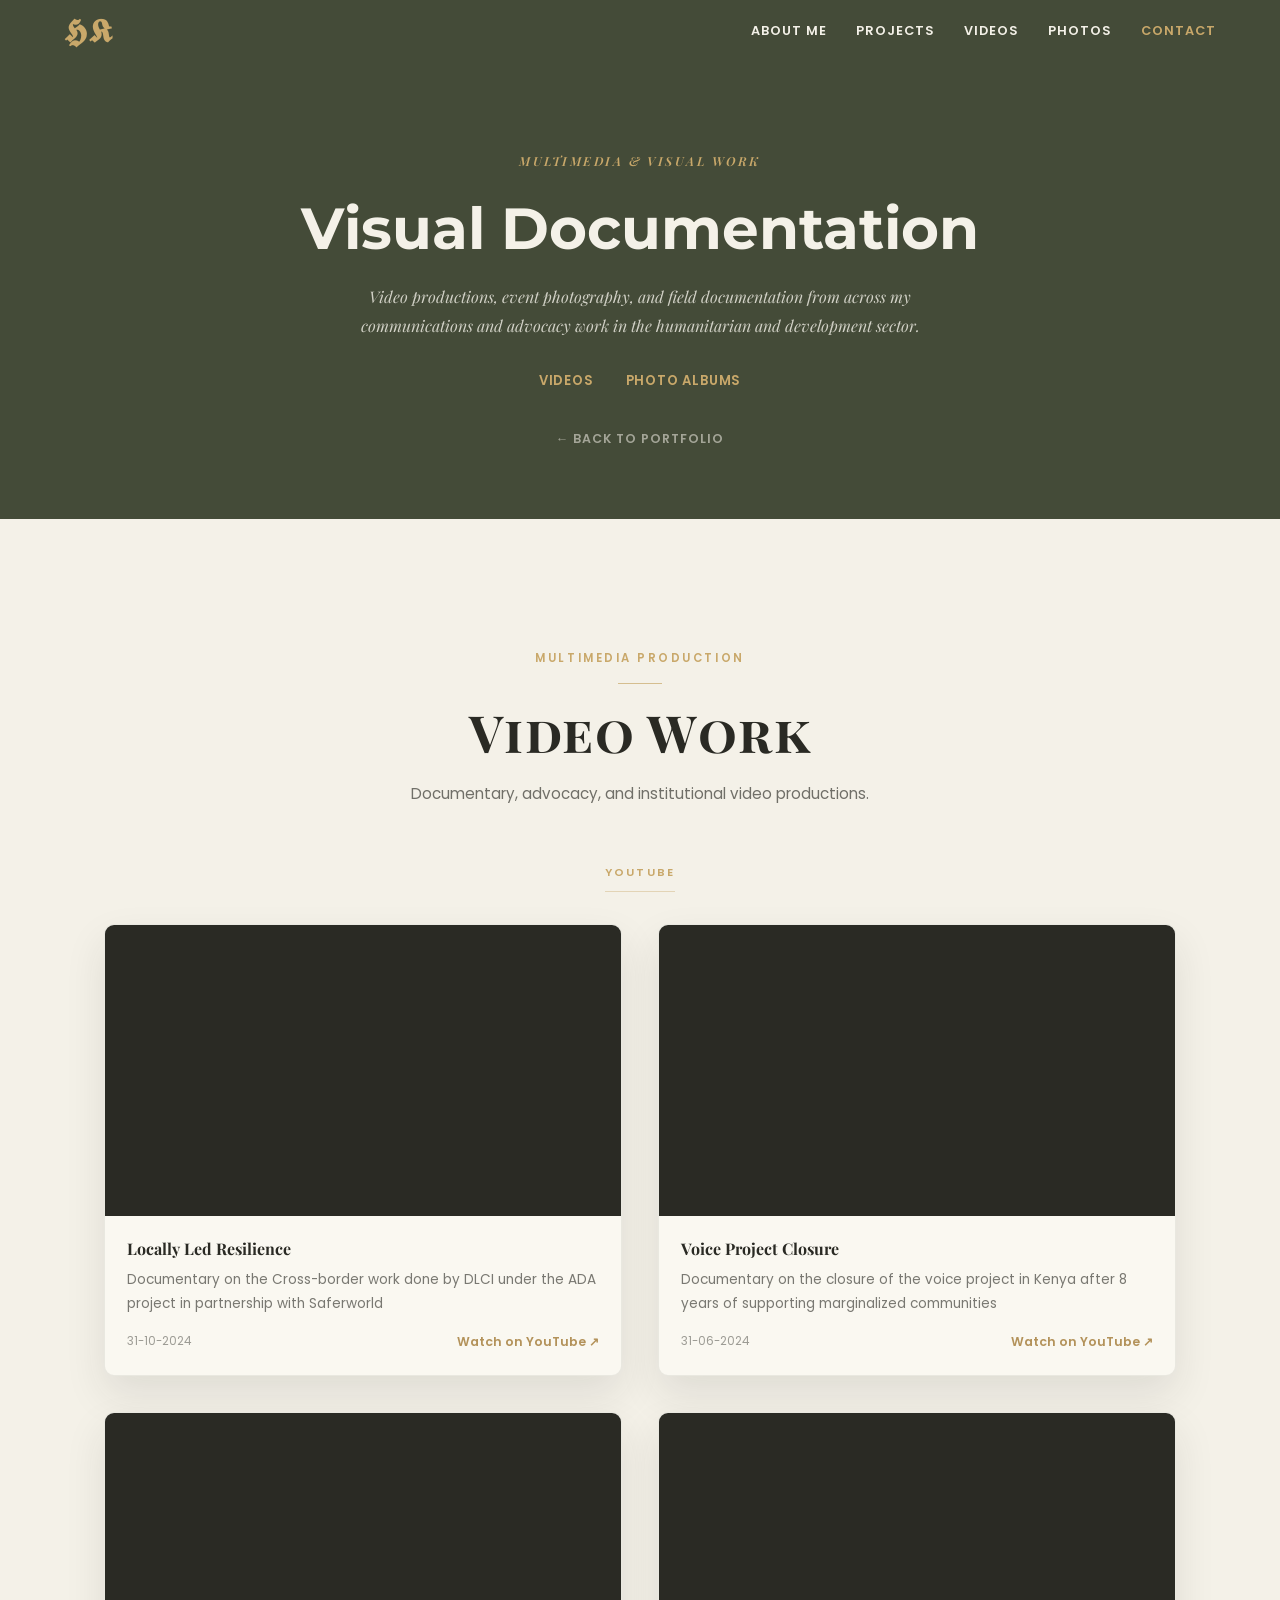
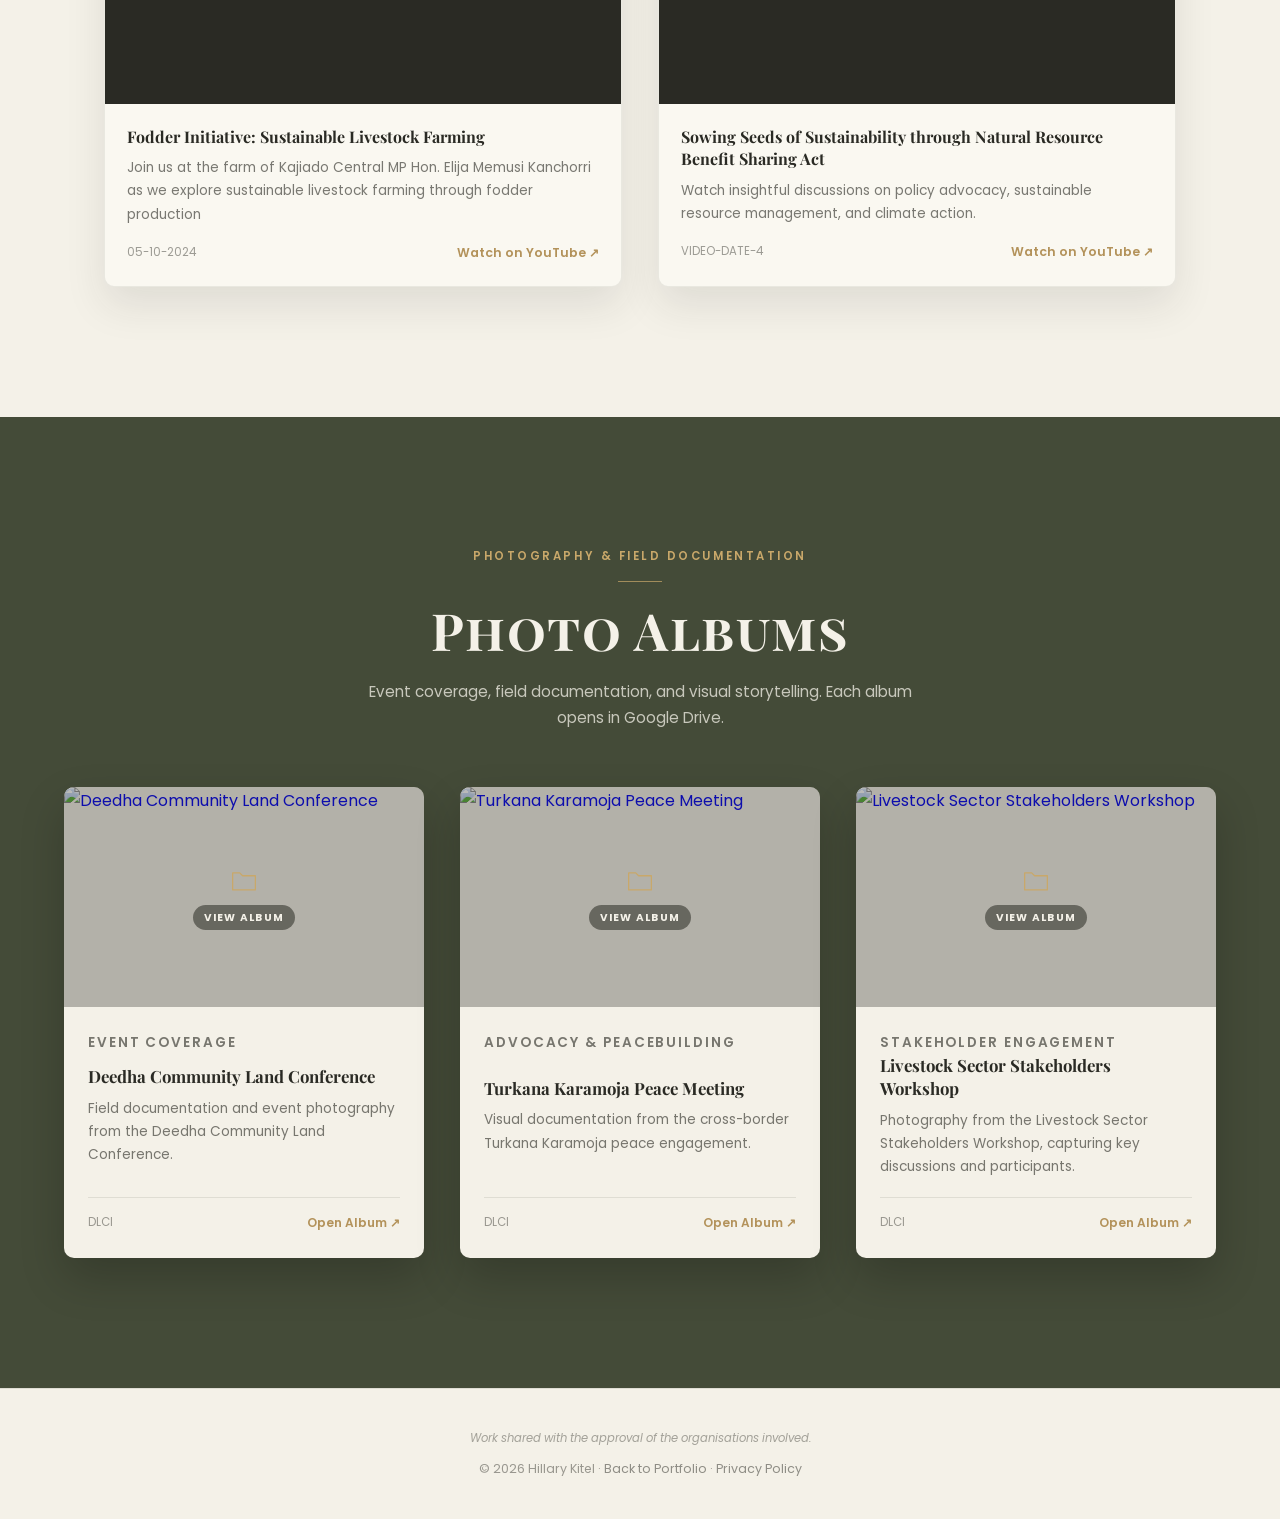
==== commit 438ef2d9: "Add privacy policy page and footer attribution New privacy.html covers data collection, handling, an" ====
--- a/media.html
+++ b/media.html
@@ -3,7 +3,32 @@
 <head>
   <meta charset="UTF-8" />
   <meta name="viewport" content="width=device-width, initial-scale=1.0" />
-  <title>Visual Documentation | Hillary Kitel</title>
+
+  <!-- Favicon — "HK" monogram, sand/gold on muted green, inline SVG (no external file) -->
+  <link rel="icon" type="image/svg+xml" href="data:image/svg+xml,%3Csvg%20xmlns='http://www.w3.org/2000/svg'%20viewBox='0%200%2064%2064'%3E%3Crect%20width='64'%20height='64'%20rx='14'%20fill='%23444b38'/%3E%3Ctext%20x='32'%20y='43'%20font-family='Georgia,%20serif'%20font-size='27'%20font-weight='700'%20letter-spacing='0.5'%20fill='%23c9a86a'%20text-anchor='middle'%3EHK%3C/text%3E%3C/svg%3E" />
+  <link rel="apple-touch-icon" href="data:image/svg+xml,%3Csvg%20xmlns='http://www.w3.org/2000/svg'%20viewBox='0%200%2064%2064'%3E%3Crect%20width='64'%20height='64'%20rx='14'%20fill='%23444b38'/%3E%3Ctext%20x='32'%20y='43'%20font-family='Georgia,%20serif'%20font-size='27'%20font-weight='700'%20letter-spacing='0.5'%20fill='%23c9a86a'%20text-anchor='middle'%3EHK%3C/text%3E%3C/svg%3E" />
+
+  <!-- Primary SEO -->
+  <title>Hillary Kitel — Multimedia & Field Documentation</title>
+  <meta name="description" content="Video productions and field documentation from Hillary Kitel's programme and communications work with NGOs across Kenya's development sector." />
+  <meta name="author" content="Hillary Kitel" />
+  <meta name="robots" content="index, follow" />
+  <link rel="canonical" href="https://kitel.site/media.html" />
+
+  <!-- Open Graph -->
+  <meta property="og:type" content="website" />
+  <meta property="og:site_name" content="Hillary Kitel" />
+  <meta property="og:title" content="Hillary Kitel — Multimedia & Field Documentation" />
+  <meta property="og:description" content="Video productions and field documentation from Hillary Kitel's programme and communications work with NGOs across Kenya's development sector." />
+  <meta property="og:image" content="https://kitel.site/Images/profile.jpg" />
+  <meta property="og:url" content="https://kitel.site/media.html" />
+
+  <!-- Twitter Card -->
+  <meta name="twitter:card" content="summary_large_image" />
+  <meta name="twitter:title" content="Hillary Kitel — Multimedia & Field Documentation" />
+  <meta name="twitter:description" content="Video productions and field documentation from Hillary Kitel's programme and communications work with NGOs across Kenya's development sector." />
+  <meta name="twitter:image" content="https://kitel.site/Images/profile.jpg" />
+
   <link rel="preconnect" href="https://fonts.googleapis.com">
   <link rel="preconnect" href="https://fonts.gstatic.com" crossorigin>
   <link href="https://fonts.googleapis.com/css2?family=Playfair+Display:ital,wght@0,700;1,400&family=Poppins:wght@300;400;500;600;700&family=Montserrat:wght@700&family=UnifrakturCook:wght@700&display=swap" rel="stylesheet">
@@ -123,6 +148,34 @@
     .nav-links a:hover { color: var(--sand); border-color: var(--sand); }
     .nav-links .btn-cv { color: var(--sand); }
     .nav-links .btn-cv:hover { color: var(--sand-deep); border-color: var(--sand-deep); }
+
+    /* ── NAV TOGGLE (hamburger, mobile only) ── */
+    .nav-toggle {
+      display: none;
+      flex-direction: column;
+      justify-content: center;
+      align-items: center;
+      gap: 5px;
+      width: 44px;
+      height: 44px;
+      background: none;
+      border: none;
+      padding: 0;
+      margin: 0;
+      cursor: pointer;
+      z-index: 1001;
+    }
+    .nav-toggle-bar {
+      display: block;
+      width: 22px;
+      height: 2px;
+      background: var(--sand);
+      border-radius: 1px;
+      transition: transform 0.35s var(--ease), opacity 0.35s var(--ease);
+    }
+    .nav-toggle[aria-expanded="true"] .nav-toggle-bar:nth-child(1) { transform: translateY(7px) rotate(45deg); }
+    .nav-toggle[aria-expanded="true"] .nav-toggle-bar:nth-child(2) { opacity: 0; }
+    .nav-toggle[aria-expanded="true"] .nav-toggle-bar:nth-child(3) { transform: translateY(-7px) rotate(-45deg); }
 
     /* ── PAGE HEADER — green, centered, restrained ── */
     .page-header {
@@ -433,6 +486,12 @@
     }
     .page-footer a { color: rgba(42,42,36,0.5); text-decoration: none; border-bottom: 1px solid transparent; transition: color 0.4s var(--ease), border-color 0.4s var(--ease); }
     .page-footer a:hover { color: var(--sand-deep); border-bottom-color: var(--sand-deep); }
+    .footer-attribution {
+      font-size: 0.72rem;
+      color: rgba(42,42,36,0.4);
+      margin-bottom: 0.6rem;
+      font-style: italic;
+    }
 
     /* ── SCROLL PROGRESS ── */
     .scroll-progress {
@@ -468,10 +527,49 @@
 
     /* ── RESPONSIVE ── */
     @media (max-width: 768px) {
+      .page-header { padding: calc(var(--nav-h) + 60px) 7% 60px; }
+      .media-section { padding: 90px 6%; }
+      #photos { padding: 90px 6%; }
       .videos-grid { grid-template-columns: 1fr; }
       .albums-grid { grid-template-columns: 1fr; }
-      .nav-links { gap: 1rem; }
-      .nav-links li:not(:last-child):not(:nth-last-child(2)) { display: none; }
+
+      /* Hamburger nav — all links reachable via a full-width dropdown panel */
+      .nav-toggle { display: flex; }
+      .nav-links {
+        position: fixed;
+        top: var(--nav-h);
+        left: 0;
+        right: 0;
+        flex-direction: column;
+        align-items: stretch;
+        gap: 0;
+        background: var(--sage);
+        max-height: calc(100vh - var(--nav-h));
+        overflow-y: auto;
+        transform: translateY(-8px);
+        opacity: 0;
+        visibility: hidden;
+        pointer-events: none;
+        transition: opacity 0.35s var(--ease), transform 0.35s var(--ease), visibility 0.35s;
+        box-shadow: 0 20px 40px rgba(0,0,0,0.25);
+      }
+      .nav-links.is-open {
+        opacity: 1;
+        visibility: visible;
+        transform: translateY(0);
+        pointer-events: auto;
+      }
+      .nav-links li { width: 100%; border-top: 1px solid rgba(244,241,232,0.12); }
+      .nav-links li:first-child { border-top: none; }
+      .nav-links a {
+        display: flex;
+        align-items: center;
+        min-height: 56px;
+        width: 100%;
+        padding: 0 7%;
+        font-size: 0.85rem;
+        border-bottom: none;
+      }
     }
   </style>
 </head>
@@ -480,9 +578,15 @@
 <div class="scroll-progress" id="scrollProgress"></div>
 
 <!-- ═══ NAV ═══ -->
+<header>
 <nav>
   <a href="index.html" class="nav-logo">𝕳𝕶</a>
-  <ul class="nav-links">
+  <button type="button" class="nav-toggle" id="navToggle" aria-expanded="false" aria-controls="navLinks" aria-label="Open menu">
+    <span class="nav-toggle-bar"></span>
+    <span class="nav-toggle-bar"></span>
+    <span class="nav-toggle-bar"></span>
+  </button>
+  <ul class="nav-links" id="navLinks">
     <li><a href="index.html#about">About Me</a></li>
     <li><a href="index.html#projects">Projects</a></li>
     <li><a href="#videos">Videos</a></li>
@@ -490,6 +594,9 @@
     <li><a href="index.html#footer" class="btn-cv">Contact</a></li>
   </ul>
 </nav>
+</header>
+
+<main>
 
 <!-- ═══ PAGE HEADER ═══ -->
 <div class="page-header">
@@ -518,7 +625,7 @@
     <div class="video-card reveal">
       <div class="video-embed">
         <iframe src="https://www.youtube.com/embed/-8rg-sntZJw"
-          title="Video 1"
+          title="Locally Led Resilience — DLCI documentary"
           allow="accelerometer; autoplay; clipboard-write; encrypted-media; gyroscope; picture-in-picture"
           allowfullscreen></iframe>
       </div>
@@ -536,7 +643,7 @@
     <div class="video-card reveal">
       <div class="video-embed">
         <iframe src="https://www.youtube.com/embed/wAQLpInxfD8"
-          title="Video 2"
+          title="Voice Project Closure documentary"
           allow="accelerometer; autoplay; clipboard-write; encrypted-media; gyroscope; picture-in-picture"
           allowfullscreen></iframe>
       </div>
@@ -554,7 +661,7 @@
     <div class="video-card reveal">
       <div class="video-embed">
         <iframe src="https://www.youtube.com/embed/miEW0vo9SCg"
-          title="Video 3"
+          title="Fodder Initiative: Sustainable Livestock Farming"
           allow="accelerometer; autoplay; clipboard-write; encrypted-media; gyroscope; picture-in-picture"
           allowfullscreen></iframe>
       </div>
@@ -572,7 +679,7 @@
     <div class="video-card reveal">
       <div class="video-embed">
         <iframe src="https://www.youtube.com/embed/hAURC87p-8M"
-          title="Video 4"
+          title="Sowing Seeds of Sustainability through Natural Resource Benefit Sharing Act"
           allow="accelerometer; autoplay; clipboard-write; encrypted-media; gyroscope; picture-in-picture"
           allowfullscreen></iframe>
       </div>
@@ -590,7 +697,7 @@
 </section>
 
 <!-- ═══ PHOTO ALBUMS SECTION ═══ -->
-<div id="photos">
+<section id="photos">
   <div class="albums-inner">
     <div class="section-header reveal">
       <p class="section-label">Photography &amp; Field Documentation</p>
@@ -668,13 +775,36 @@
 
     </div>
   </div>
+</section>
+
+</main>
+
+<footer>
+<div class="page-footer">
+  <p class="footer-attribution">Work shared with the approval of the organisations involved.</p>
+  <p>© 2026 Hillary Kitel · <a href="index.html">Back to Portfolio</a> · <a href="privacy.html">Privacy Policy</a></p>
 </div>
-
-<div class="page-footer">
-  © 2026 Hillary Kitel · <a href="index.html">Back to Portfolio</a>
-</div>
+</footer>
 
 <script>
+  // ── Mobile hamburger nav ──
+  (function initNavToggle() {
+    const navToggle = document.getElementById('navToggle');
+    const navLinksEl = document.getElementById('navLinks');
+    if (!navToggle || !navLinksEl) return;
+    function closeMenu() {
+      navToggle.setAttribute('aria-expanded', 'false');
+      navLinksEl.classList.remove('is-open');
+    }
+    navToggle.addEventListener('click', () => {
+      const isOpen = navToggle.getAttribute('aria-expanded') === 'true';
+      navToggle.setAttribute('aria-expanded', String(!isOpen));
+      navLinksEl.classList.toggle('is-open', !isOpen);
+    });
+    navLinksEl.querySelectorAll('a').forEach(a => a.addEventListener('click', closeMenu));
+    window.addEventListener('resize', () => { if (window.innerWidth > 768) closeMenu(); });
+  })();
+
   const scrollProgressEl = document.getElementById('scrollProgress');
   let scrollTicking = false;
 
